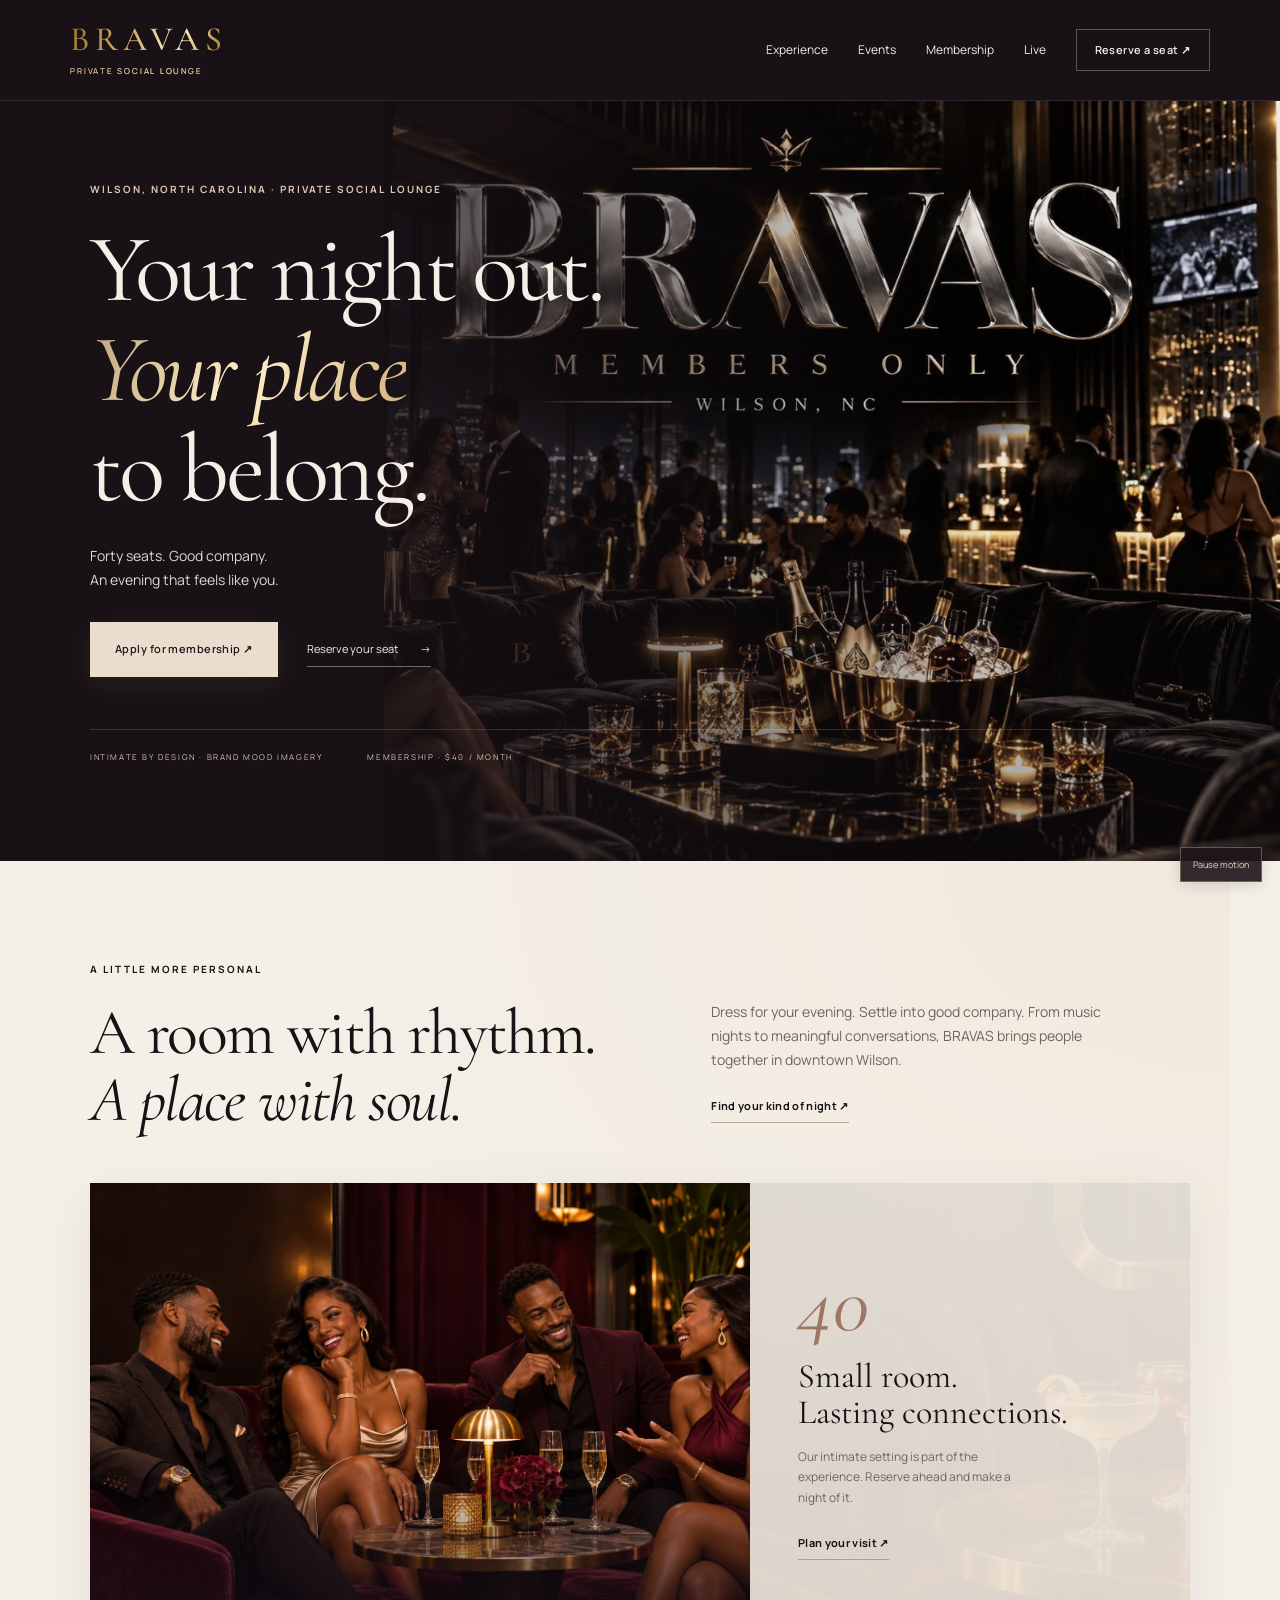
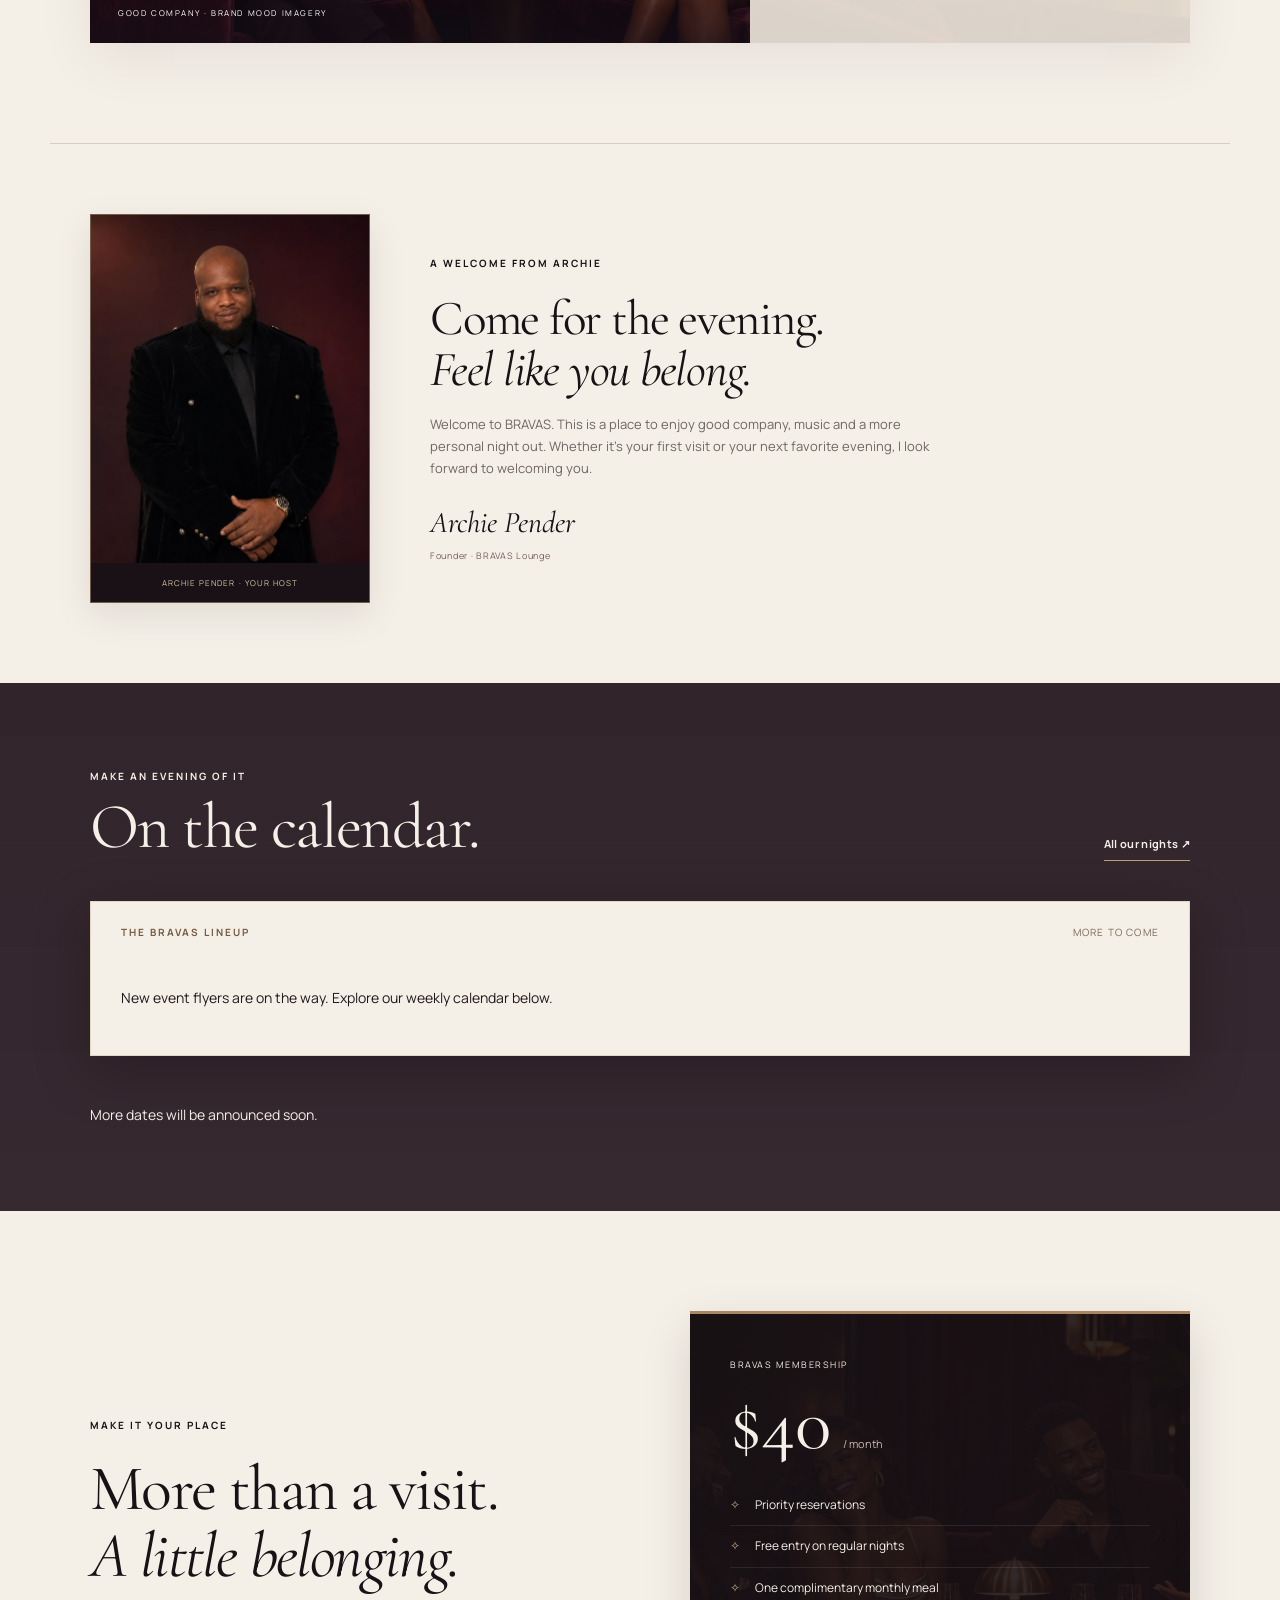
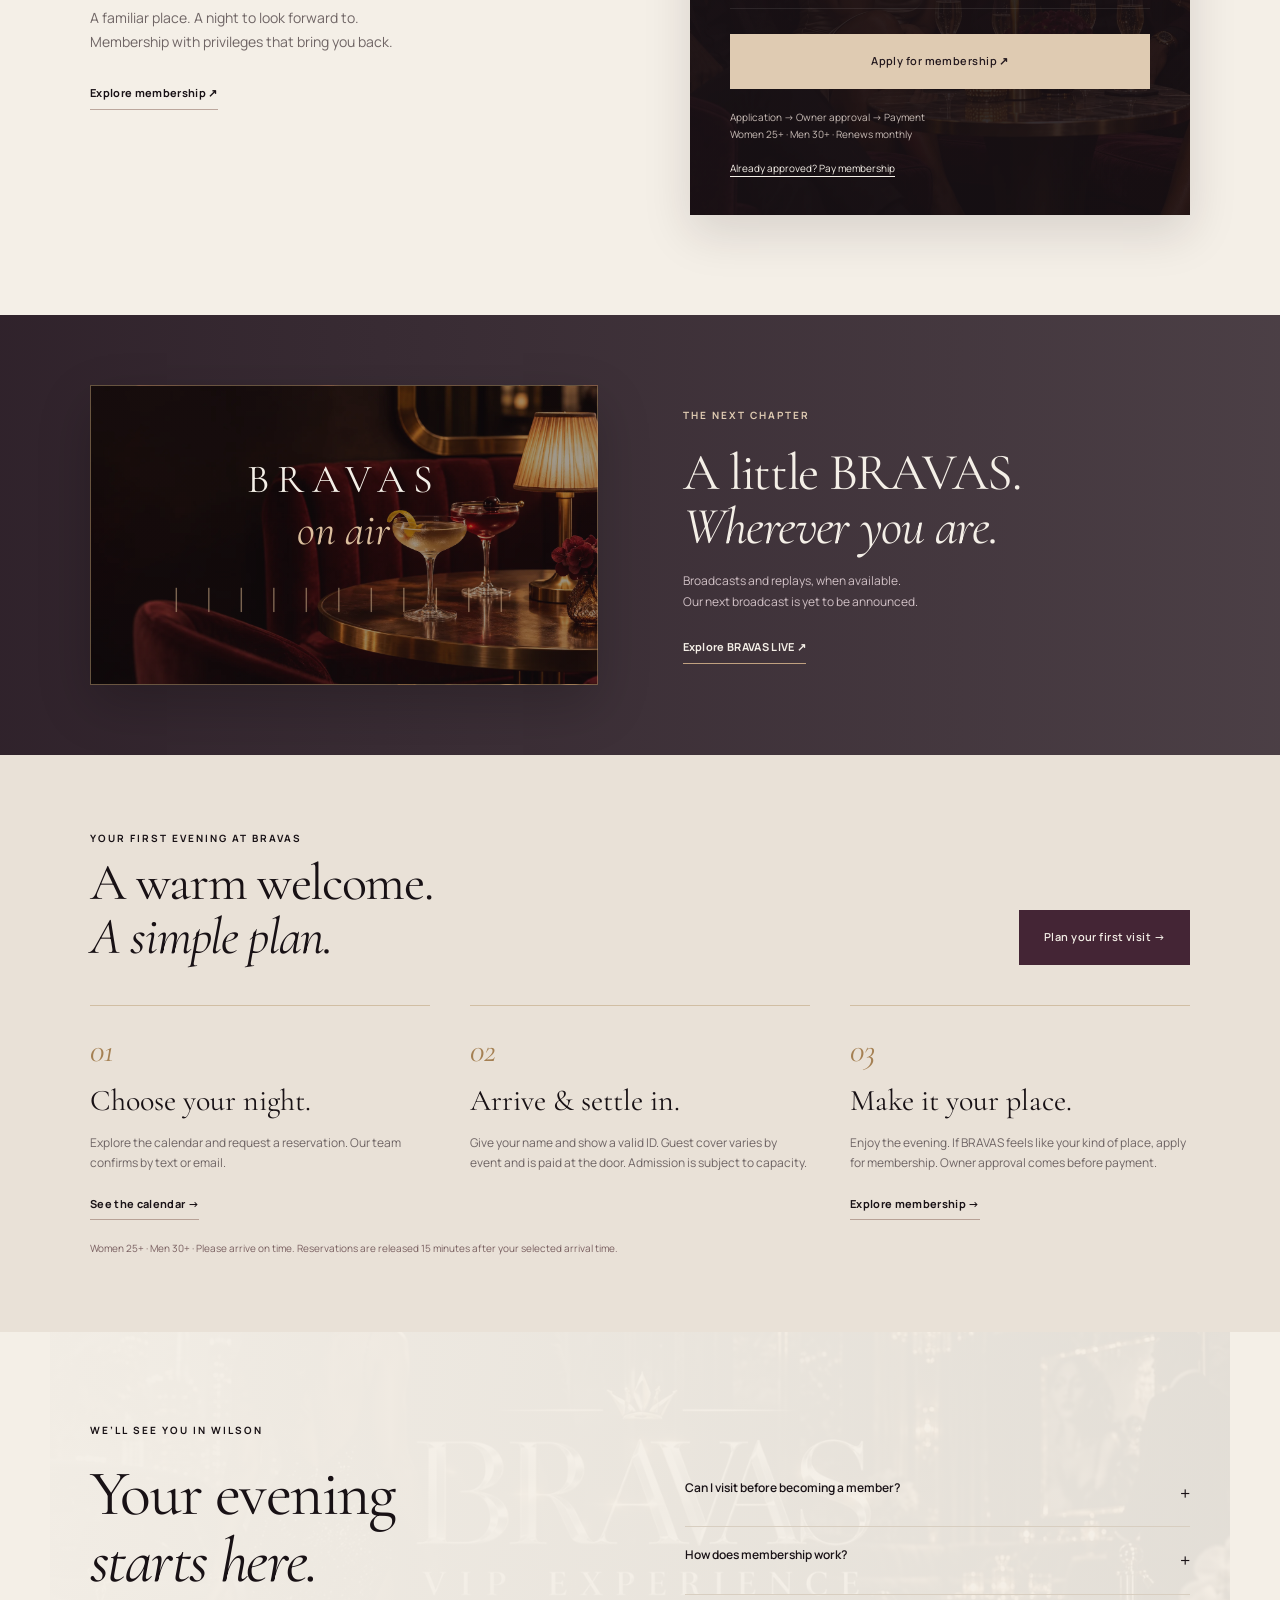
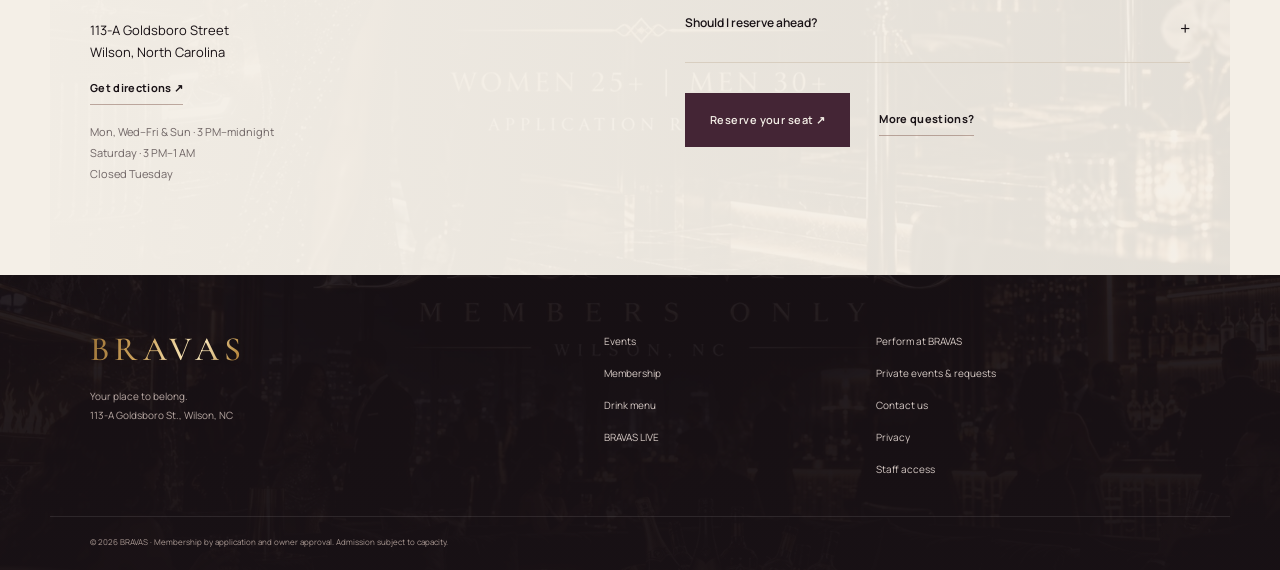
==== index.html @ a81f4ae2 "Add files via upload" ====
<!doctype html><html lang="en"><head><meta charset="utf-8"><meta name="viewport" content="width=device-width,initial-scale=1,viewport-fit=cover"><meta name="theme-color" content="#171014"><title>BRAVAS | Your Place to Belong · Wilson, NC</title><meta name="description" content="An intimate private social lounge in downtown Wilson, NC. Forty seats, music and membership with privileges. Apply for $40/month membership or reserve a visit."><link rel="canonical" href="https://bravasvip.com/"><meta property="og:title" content="BRAVAS | Your Place to Belong · Wilson, NC"><meta property="og:description" content="An intimate private social lounge in downtown Wilson, NC. Forty seats, music and membership with privileges. Apply for $40/month membership or reserve a visit."><meta property="og:type" content="website"><meta property="og:url" content="https://bravasvip.com/"><meta name="twitter:card" content="summary_large_image"><link rel="preconnect" href="https://fonts.googleapis.com"><link rel="preconnect" href="https://fonts.gstatic.com" crossorigin><link href="https://fonts.googleapis.com/css2?family=Cormorant+Garamond:ital,wght@0,400;0,500;0,600;1,400;1,500&family=Manrope:wght@400;500;600;700&display=swap" rel="stylesheet"><link rel="stylesheet" href="/assets/editorial.css"><link rel="stylesheet" href="/assets/visual.css"><link rel="preload" as="image" href="/assets/brand-room.webp" fetchpriority="high"><link rel="stylesheet" href="/assets/flyer-player.css"></head><body><a class="skip-link" href="#main-content">Skip to content</a><header class="mast"><a class="wordmark" href="/">BRAVAS<span>PRIVATE SOCIAL LOUNGE</span></a><button class="menu-button" aria-controls="navigation" aria-expanded="false">Menu</button><nav id="navigation"><a href="/#experience">Experience</a><a href="/events/">Events</a><a href="/membership/">Membership</a><a href="/live/">Live</a><a class="button small" href="https://tally.so/r/RWdAv4">Reserve a seat ↗</a></nav></header><main id="main-content"><section class="hero-editorial"><div class="hero-image"><img src="/assets/brand-room.webp" alt="Illustrative BRAVAS lounge atmosphere" width="1672" height="941" fetchpriority="high" decoding="async"></div><div class="hero-shade"></div><div class="wrap hero-content"><p class="eyebrow">WILSON, NORTH CAROLINA · PRIVATE SOCIAL LOUNGE</p><h1>Your night out.<br><em>Your place</em><br>to belong.</h1><p class="hero-sub">Forty seats. Good company.<br>An evening that feels like you.</p><div class="actions"><a class="button" href="https://tally.so/r/LZQBy1">Apply for membership ↗</a><a class="light-link" href="https://tally.so/r/RWdAv4">Reserve your seat <span>→</span></a></div><div class="hero-foot"><span>INTIMATE BY DESIGN · BRAND MOOD IMAGERY</span><span>MEMBERSHIP · $40 / MONTH</span></div></div></section>
<section class="intro wrap" id="experience"><p class="eyebrow">A LITTLE MORE PERSONAL</p><div class="intro-grid"><h2>A room with rhythm.<br><em>A place with soul.</em></h2><div><p>Dress for your evening. Settle into good company. From music nights to meaningful conversations, BRAVAS brings people together in downtown Wilson.</p><a class="textlink" href="/events/">Find your kind of night ↗</a></div></div><div class="experience-grid"><div class="atmosphere"><img src="/assets/social-mood-young.webp" alt="Illustrative evening of conversation and good company" width="1536" height="1024" loading="lazy" decoding="async"><span class="image-caption">GOOD COMPANY · BRAND MOOD IMAGERY</span></div><div class="experience-note"><span class="outline-number">40</span><h3>Small room.<br>Lasting connections.</h3><p>Our intimate setting is part of the experience. Reserve ahead and make a night of it.</p><a class="textlink" href="#first-visit">Plan your visit ↗</a></div></div></section>
<section class="owner-welcome wrap" id="welcome"><figure class="owner-portrait"><img src="/assets/archie-owner.webp" alt="Archie Pender, Founder of BRAVAS Lounge" width="1024" height="1280" loading="lazy" decoding="async"><figcaption>ARCHIE PENDER · YOUR HOST</figcaption></figure><div><p class="eyebrow">A WELCOME FROM ARCHIE</p><h2>Come for the evening.<br><em>Feel like you belong.</em></h2><p>Welcome to BRAVAS. This is a place to enjoy good company, music and a more personal night out. Whether it’s your first visit or your next favorite evening, I look forward to welcoming you.</p><div class="owner-signature">Archie Pender <span>Founder · BRAVAS Lounge</span></div></div></section><section class="events-section"><div class="wrap"><div class="section-head"><div><p class="eyebrow">MAKE AN EVENING OF IT</p><h2>On the calendar.</h2></div><a class="textlink" href="/events/">All our nights ↗</a></div><section id="event-player" data-flyer-player aria-label="Upcoming event flyers"><div class="flyer-fallback"><div id="featured-event" class="event-feature" data-event-end="2026-11-15T01:00:00-05:00"><a class="flyer" href="/assets/flyers/vip-saturday-2026-11-14.png" target="_blank" rel="noopener"><img src="/assets/flyers/vip-saturday-2026-11-14.png" alt="V.I.P. Saturday featuring DJ Ike and DJ Juice, November 14, 2026, 8 PM to 1 AM at BRAVAS Bar &amp; Lounge" width="1024" height="1280" loading="lazy"></a><div class="feature-copy"><p class="eyebrow">SATURDAY, NOVEMBER 14 · 8 PM–1 AM</p><h3>V.I.P.<br><em>Saturday.</em></h3><p>Two of the hottest DJs in NC, in one building.<br>Music by DJ Ike &amp; DJ Juice.</p><a class="button" href="https://tally.so/r/RWdAv4?date=2026-11-14">Reserve your evening ↗</a><p class="micro">Members free on regular nights. Guest cover applies.</p></div></div><article id="sunday-funday" class="event-feature" data-event-end="2026-11-15T22:00:00-05:00"><a class="flyer" href="/assets/flyers/sunday-funday-2026-11-15.png" target="_blank" rel="noopener"><img src="/assets/flyers/sunday-funday-2026-11-15.png" alt="Sunday Funday Brunch at BRAVAS, Sunday November 15, 2026, 3 PM–10 PM. DJ Juice and Overly Loaded food truck: loaded fries, wings and loaded eggs. 113-A Goldsboro St, Wilson NC 27893." width="1024" height="1280" loading="lazy" decoding="async"></a><div class="feature-copy"><p class="eyebrow">SUNDAY, NOVEMBER 15 · 3 PM–10 PM</p><h3>Sunday Funday<br><em>Brunch.</em></h3><p>Make Sunday a little more loaded. Overly Loaded food truck is on site with loaded fries, wings and loaded eggs. Music by DJ Juice.</p><a class="button" href="https://tally.so/r/RWdAv4?date=2026-11-15">Reserve for Sunday ↗</a><p class="micro">113-A Goldsboro St. · Wilson, NC<br>Event hours: 3 PM–10 PM.</p></div></article></div></section><div class="event-list" data-event-calendar data-calendar-mode="without-flyers"><article class="event-card" data-event-end="2026-11-19T00:00:00-05:00"><div class="date"><span>WEDNESDAY</span><strong>18</strong><span>NOVEMBER</span></div><div><h3>Spoken Word + Comedy</h3><p>Spoken word, 7–9 PM · Comedy, 10 PM–midnight.</p><a class="textlink" href="https://tally.so/r/RWdAv4?date=2026-11-18">Reserve your seat ↗</a></div></article></div></div></section>
<section class="membership-section wrap"><div class="member-story"><p class="eyebrow">MAKE IT YOUR PLACE</p><h2>More than a visit.<br><em>A little belonging.</em></h2><p>A familiar place. A night to look forward to. Membership with privileges that bring you back.</p><a class="textlink" href="/membership/">Explore membership ↗</a></div><div class="member-card"><div class="member-top"><span>BRAVAS MEMBERSHIP</span><div><strong>$40</strong><span>/ month</span></div></div><ul><li>Priority reservations</li><li>Free entry on regular nights</li><li>One complimentary monthly meal</li></ul><a class="button" href="https://tally.so/r/LZQBy1">Apply for membership ↗</a><p class="micro">Application → Owner approval → Payment<br>Women 25+ · Men 30+ · Renews monthly</p><a class="quiet-link" href="https://checkout.square.site/merchant/MLN1A7SC0FP9Q/checkout/RKS4SBXHUBCST4VH7SJJ4OM6?src=sheet" target="_blank" rel="noopener">Already approved? Pay membership</a></div></section>
<section class="live-strip"><div class="wrap live-grid"><div class="live-art" aria-hidden="true"><span>BRAVAS</span><em>on air</em><div class="sound-lines">│ │ │ │ │ │ │ │ │ │ │</div></div><div><p class="eyebrow">THE NEXT CHAPTER</p><h2>A little BRAVAS.<br><em>Wherever you are.</em></h2><p>Broadcasts and replays, when available.<br>Our next broadcast is yet to be announced.</p><a class="textlink" href="/live/">Explore BRAVAS LIVE ↗</a></div></div></section>
<section class="first-visit" id="first-visit"><div class="wrap"><div class="section-head"><div><p class="eyebrow">YOUR FIRST EVENING AT BRAVAS</p><h2>A warm welcome.<br><em>A simple plan.</em></h2></div><a class="button" href="https://tally.so/r/RWdAv4">Plan your first visit →</a></div><ol class="first-steps"><li><span>01</span><h3>Choose your night.</h3><p>Explore the calendar and request a reservation. Our team confirms by text or email.</p><a class="textlink" href="/events/">See the calendar →</a></li><li><span>02</span><h3>Arrive & settle in.</h3><p>Give your name and show a valid ID. Guest cover varies by event and is paid at the door. Admission is subject to capacity.</p></li><li><span>03</span><h3>Make it your place.</h3><p>Enjoy the evening. If BRAVAS feels like your kind of place, apply for membership. Owner approval comes before payment.</p><a class="textlink" href="/membership/">Explore membership →</a></li></ol><p class="first-fine">Women 25+ · Men 30+ · Please arrive on time. Reservations are released 15 minutes after your selected arrival time.</p></div></section><section class="visit wrap" id="visit"><div><p class="eyebrow">WE’LL SEE YOU IN WILSON</p><h2>Your evening<br><em>starts here.</em></h2><address>113-A Goldsboro Street<br>Wilson, North Carolina</address><a class="textlink" href="https://www.google.com/maps/search/?api=1&query=113-A+Goldsboro+Street+Wilson+NC" target="_blank" rel="noopener">Get directions ↗</a><p class="hours">Mon, Wed–Fri & Sun · 3 PM–midnight<br>Saturday · 3 PM–1 AM<br>Closed Tuesday</p></div><div class="visit-faq"><details><summary>Can I visit before becoming a member?</summary><p>Yes. Guests may reserve a visit and pay the event’s cover at the door. Admission depends on capacity.</p></details><details><summary>How does membership work?</summary><p>Apply online. An owner reviews your application. Once approved, pay $40 per month to activate membership. Women 25+, men 30+.</p></details><details><summary>Should I reserve ahead?</summary><p>Yes. With 40 seats, advance reservations receive priority. Your party’s reservation is subject to confirmation. Arrive on time; reservations are released 15 minutes after the selected arrival time.</p></details><div class="actions"><a class="button" href="https://tally.so/r/RWdAv4">Reserve your seat ↗</a><a class="textlink" href="/membership/#questions">More questions?</a></div></div></section></main><div class="mobile-actions"><a href="https://tally.so/r/LZQBy1">Apply</a><a href="https://tally.so/r/RWdAv4">Reserve a seat ↗</a></div><footer class="end"><div class="wrap footer-grid"><div><a class="wordmark" href="/">BRAVAS</a><p>Your place to belong.<br>113-A Goldsboro St., Wilson, NC</p></div><div><a href="/events/">Events</a><a href="/membership/">Membership</a><a href="/menu/">Drink menu</a><a href="/live/">BRAVAS LIVE</a></div><div><a href="https://tally.so/r/WJE5Re">Perform at BRAVAS</a><a href="https://tally.so/r/bZjxe6">Private events & requests</a><a href="mailto:info@bravasvip.com">Contact us</a><a href="/privacy/">Privacy</a><a href="/staff/" rel="nofollow">Staff access</a></div></div><div class="wrap legal">© 2026 BRAVAS · Membership by application and owner approval. Admission subject to capacity.</div></footer><script src="/assets/events-feed.js" defer></script><script src="/assets/motion.js" defer></script></body></html>
---- assets/editorial.css ----
:root{--ink:#181115;--paper:#f4efe7;--cream:#e5ddcf;--wine:#442535;--gold:#c4a57d;--line:#d8cec0;--muted:#6f6565}*{box-sizing:border-box}html{scroll-behavior:smooth;scroll-padding-top:90px}body{margin:0;color:var(--ink);background:var(--paper);font:14px/1.7 Manrope,Arial,sans-serif}a{color:inherit;text-decoration:none}img{display:block;max-width:100%}button{font:inherit}h1,h2,h3,p{margin:0}h1,h2,h3{font-family:'Cormorant Garamond',Georgia,serif;font-weight:400;line-height:1.04}h1{font-size:clamp(64px,7.5vw,112px);letter-spacing:-.035em}h2{font-size:clamp(42px,5vw,68px);letter-spacing:-.025em}h3{font-size:34px}h1 em,h2 em,h3 em{font-weight:400}p{margin-top:17px}a:focus-visible,button:focus-visible,summary:focus-visible{outline:3px solid #a57945;outline-offset:5px}.wrap{max-width:1180px;padding:0 40px;margin:auto}.eyebrow{font-size:10px;font-weight:700;letter-spacing:.2em;line-height:1.6;margin:0 0 23px}.mast{height:101px;display:flex;justify-content:space-between;align-items:center;padding:0 5.5%;color:var(--paper);background:var(--ink);border-bottom:1px solid #ffffff17}.wordmark{font:500 34px/1 'Cormorant Garamond',Georgia,serif;letter-spacing:.16em}.wordmark span{display:block;font:8px/1.5 Manrope,sans-serif;letter-spacing:.22em;margin-top:8px}.mast nav{display:flex;gap:30px;align-items:center;font-size:12px}.button{display:inline-flex;align-items:center;justify-content:center;gap:30px;background:var(--wine);color:var(--paper);padding:17px 24px;min-height:51px;font-size:11px;font-weight:600;letter-spacing:.04em;border:1px solid var(--wine);transition:background .2s}.button:hover{background:#62354b}.button.small{background:transparent;border-color:#b9a18a77;min-height:42px;padding:10px 18px}.actions{display:flex;align-items:center;gap:29px;margin-top:30px;flex-wrap:wrap}.textlink{display:inline-block;border-bottom:1px solid #8d6a5e88;padding:6px 0;font-size:11px;font-weight:700;letter-spacing:.03em}.light-link{font-size:11px;border-bottom:1px solid #f4efe766;padding:8px 0}.light-link span{margin-left:20px}.menu-button{display:none}.hero-editorial{position:relative;background:#181115;color:var(--paper);min-height:710px;overflow:hidden}.hero-image{position:absolute;inset:0 0 0 34%;background:url('/assets/brand-room.jpg') center/cover no-repeat}.hero-shade{position:absolute;inset:0;background:linear-gradient(90deg,#181115 0%,#181115ed 30%,#18111588 55%,#18111522 100%)}.hero-content{position:relative;padding-top:72px;padding-bottom:35px}.hero-content .eyebrow{color:#ddc7b2}.hero-content h1{max-width:650px}.hero-content h1 em{color:#ddc7b2}.hero-sub{font-size:14px;line-height:1.7;color:#e2d7d0;margin-top:25px}.hero-content .button{background:#e9ddcd;color:#21161b;border-color:#e9ddcd}.hero-content .button:hover{background:#fff}.hero-foot{margin-top:52px;border-top:1px solid #ffffff22;padding-top:20px;display:flex;gap:45px;font-size:8px;letter-spacing:.2em;color:#d7c1b1}.intro{padding-top:100px;padding-bottom:100px}.intro-grid{display:grid;grid-template-columns:1.1fr 1fr;gap:95px;align-items:start}.intro-grid>div p{margin-top:0;max-width:44ch;color:var(--muted)}.intro-grid .textlink{margin-top:20px}.experience-grid{display:grid;grid-template-columns:1.5fr 1fr;gap:0;margin-top:50px}.atmosphere{min-height:420px;background:linear-gradient(0deg,#15101599,transparent 50%),url('/assets/brand-detail.jpg') center/cover,#251b21;position:relative}.image-caption{position:absolute;bottom:24px;left:28px;color:white;font-size:9px;letter-spacing:.2em}.experience-note{background:#e9e1d7;padding:40px 48px;display:flex;flex-direction:column;justify-content:center}.outline-number{font:italic 82px/.95 'Cormorant Garamond',Georgia,serif;color:#9e7764;margin-bottom:15px}.experience-note p{font-size:12px;color:var(--muted);max-width:31ch}.experience-note .textlink{align-self:start;margin-top:20px}.events-section{padding:85px 0;background:#e9e2d8}.section-head{display:flex;align-items:end;justify-content:space-between;gap:25px;margin-bottom:40px}.section-head .eyebrow{margin-bottom:10px}.event-feature{display:grid;grid-template-columns:340px 1fr;background:var(--paper);gap:65px;padding:30px;margin-bottom:25px}.flyer{align-self:center}.flyer img{width:100%;height:auto;object-fit:contain}.feature-copy{align-self:center;padding:15px 20px 15px 0}.feature-copy h3{font-size:64px}.feature-copy .eyebrow{color:#795f60;margin-bottom:20px}.feature-copy p{color:var(--muted);font-size:13px}.feature-copy .button{margin-top:25px}.micro{font-size:10px!important;color:var(--muted);line-height:1.7}.event-list{display:grid;grid-template-columns:repeat(2,1fr);gap:30px}.event-card{display:grid;grid-template-columns:83px 1fr;gap:25px;padding:28px 0;border-top:1px solid #bfb1a1}.date{border-right:1px solid #bfb1a1;display:flex;flex-direction:column;justify-content:start}.date span{font-size:8px;letter-spacing:.1em}.date strong{font:52px/1.25 'Cormorant Garamond',Georgia,serif}.event-card h3{font-size:29px}.event-card p{font-size:11px;color:var(--muted);margin-top:9px}.event-card .textlink{margin-top:12px}.membership-section{padding-top:100px;padding-bottom:100px;display:grid;grid-template-columns:1fr 1fr;gap:100px;align-items:center}.member-story p:not(.eyebrow){max-width:36ch;color:var(--muted)}.member-story .textlink{margin-top:24px}.member-card{padding:37px 40px;background:var(--ink);color:var(--paper);border-top:3px solid #a98660}.member-top>span{font-size:9px;letter-spacing:.17em}.member-top>div{display:flex;align-items:baseline;gap:12px;margin:8px 0 18px}.member-top strong{font:76px/1.1 'Cormorant Garamond',Georgia,serif}.member-top div span{font-size:11px;color:#c9b6ad}.member-card ul{list-style:none;padding:0;margin:10px 0 25px}.member-card li{border-bottom:1px solid #ffffff16;padding:10px 0;font-size:12px}.member-card li:before{content:'✧';color:#cfb08d;margin-right:15px}.member-card .button{width:100%;background:#dfcbb2;color:#24191e;border-color:#dfcbb2}.member-card .micro{color:#c8bcb6;margin:20px 0 12px}.quiet-link{font-size:10px;text-decoration:underline;text-underline-offset:4px}.live-strip{background:#34202b;color:var(--paper);padding:70px 0}.live-grid{display:grid;grid-template-columns:1fr 1fr;gap:85px;align-items:center}.live-art{height:300px;border:1px solid #b79a7955;display:flex;flex-direction:column;align-items:center;justify-content:center;background:radial-gradient(ellipse,#68405244,transparent 70%)}.live-art>span{font:40px 'Cormorant Garamond',Georgia,serif;letter-spacing:.2em}.live-art>em{font:italic 44px 'Cormorant Garamond',Georgia,serif;color:#dbbf9e}.sound-lines{color:#c0a180;letter-spacing:8px;font-size:20px;opacity:.6;margin-top:25px}.live-grid h2{font-size:52px}.live-grid .eyebrow{color:#dfcbb2}.live-grid p:not(.eyebrow){font-size:12px;color:#d1c1c6}.live-grid .textlink{margin-top:20px;border-color:#c0a180}.visit{padding-top:90px;padding-bottom:90px;display:grid;grid-template-columns:1fr 1fr;gap:90px}.visit address{font-style:normal;margin:25px 0 10px;font-size:13px}.hours{color:var(--muted);font-size:11px;line-height:1.9}.visit-faq{align-self:center}details{border-bottom:1px solid var(--line);padding:18px 0}summary{cursor:pointer;font-size:12px;font-weight:600;list-style:none;display:flex;justify-content:space-between;gap:18px}summary:after{content:'+';font-size:18px;font-weight:400}details[open] summary:after{content:'−'}details p{font-size:12px;color:var(--muted);max-width:60ch}.end{background:#181115;color:#d5c9c4;padding:55px 0 22px}.footer-grid{display:grid;grid-template-columns:2fr 1fr 1.3fr;gap:30px}.footer-grid p{font-size:10px;line-height:1.9;color:#b7a7a2}.footer-grid>div:not(:first-child){display:flex;flex-direction:column;gap:9px;font-size:10px}.legal{border-top:1px solid #ffffff18;margin-top:35px;padding-top:18px;font-size:8px;color:#aa9993}.mobile-actions{display:none}[hidden]{display:none!important}.detail-page{padding-top:70px;padding-bottom:80px}.detail-page h1{font-size:85px}.deck{font-size:16px;color:var(--muted);max-width:55ch}.detail-benefits{display:grid;grid-template-columns:repeat(3,1fr);gap:30px;margin-top:55px}.detail-benefits article{padding:30px;background:#e9e1d7}.detail-benefits p{font-size:12px}.detail-block,#faq,#nights{padding:65px 0 0}.detail-page .event-list{margin-top:45px}.journey{display:grid;grid-template-columns:repeat(4,1fr);gap:30px;padding:30px 0 0 20px}.journey p{font-size:12px}.week{display:grid;grid-template-columns:repeat(3,1fr);gap:22px;margin-top:30px}.night{padding:25px;background:#e9e1d7}.day{font-size:9px;letter-spacing:.15em;margin-bottom:12px}.night-copy{font-size:12px;color:var(--muted)}.schedule{list-style:none;padding:0;font-size:11px}.schedule li{display:flex;justify-content:space-between;gap:10px;padding:5px 0}.price-chip{font-size:10px;margin:15px 0}.btn{display:inline-block;font-size:11px;border-bottom:1px solid #9b7762;padding:8px 0;margin-right:12px}.cta-row{display:flex;gap:12px;flex-wrap:wrap}.section-copy{color:var(--muted);margin-bottom:25px}.closed-note{font-size:11px}.archive{display:flex;gap:25px;flex-wrap:wrap;font-size:12px;margin-top:20px}.detail-page #faq h2{margin-bottom:25px}.fine{font-size:11px}
@media(min-width:1600px){.hero-image{background-position:center 40%}}@media(max-width:1000px){.mast{padding:0 30px}.mast nav{gap:18px}.intro-grid,.membership-section,.visit{gap:45px}.event-feature{gap:35px;grid-template-columns:300px 1fr}.live-grid{gap:40px}.experience-note{padding:30px}.week{grid-template-columns:repeat(2,1fr)}}@media(max-width:760px){.wrap{padding-left:23px;padding-right:23px}.mast{height:83px;padding:0 23px;position:relative;z-index:5}.wordmark{font-size:29px}.menu-button{display:block;color:#f4efe7;border:1px solid #ffffff44;padding:8px 13px;background:transparent;font-size:11px}.mast nav{display:none;position:absolute;left:0;right:0;top:83px;background:#21171d;padding:24px;flex-direction:column;align-items:stretch;border-bottom:1px solid #c4a57d55}.mast nav.open{display:flex}.mast nav a{padding:8px 0}.hero-editorial{min-height:710px}.hero-content{padding-top:62px;padding-bottom:35px}.hero-image{inset:0;background-position:65% center;opacity:.65}.hero-shade{background:linear-gradient(90deg,#181115ed,#18111566),linear-gradient(0deg,#181115,transparent 70%)}h1{font-size:76px}.hero-content .eyebrow{max-width:28ch;font-size:9px}.hero-sub{font-size:13px}.hero-content .actions{gap:23px}.hero-foot{gap:23px;font-size:7px;margin-top:45px;justify-content:space-between}.intro{padding-top:65px;padding-bottom:65px}.intro-grid{grid-template-columns:1fr;gap:23px}.intro-grid>div p{font-size:13px;max-width:45ch}.experience-grid{grid-template-columns:1fr;margin-top:35px}.atmosphere{min-height:300px}.experience-note{padding:30px}.experience-note h3 br{display:none}.outline-number{font-size:68px}.experience-note p{max-width:40ch}.events-section{padding:60px 0}.section-head{align-items:start}.section-head h2{font-size:43px}.section-head .textlink{font-size:10px;white-space:nowrap;margin-top:30px}.event-feature{grid-template-columns:1fr;padding:20px;gap:20px}.flyer{max-width:330px;margin:auto}.feature-copy{padding:10px 4px 12px}.feature-copy h3{font-size:58px}.feature-copy .eyebrow{font-size:8px}.event-list{grid-template-columns:1fr;gap:0}.event-card{padding:23px 0;grid-template-columns:75px 1fr;gap:20px}.membership-section{grid-template-columns:1fr;gap:35px;padding-top:65px;padding-bottom:65px}.member-card{padding:30px}.live-strip{padding:55px 0}.live-grid{grid-template-columns:1fr;gap:35px}.live-art{height:220px}.live-grid h2{font-size:46px}.visit{grid-template-columns:1fr;gap:35px;padding-top:65px;padding-bottom:65px}.footer-grid{grid-template-columns:1fr 1fr;gap:35px}.footer-grid>div:first-child{grid-column:1/-1}.end{padding-bottom:80px}.mobile-actions{display:flex;position:fixed;bottom:0;left:0;right:0;background:#181115f5;color:var(--paper);z-index:10;padding:10px 16px;padding-bottom:max(10px,env(safe-area-inset-bottom));gap:10px;border-top:1px solid #c4a57d55}.mobile-actions a{flex:1;text-align:center;padding:10px;font-size:11px;border:1px solid #c4a57d55}.mobile-actions a:last-child{background:#dfcbb2;color:#21161b}.detail-page h1{font-size:66px}.detail-page{padding-top:50px}.detail-benefits,.journey,.week{grid-template-columns:1fr}.detail-benefits{gap:15px}.journey{gap:20px}.detail-block h2{font-size:40px}}@media(max-width:360px){h1{font-size:65px}.hero-content .actions{gap:16px}.button{padding:15px 17px}.hero-foot{letter-spacing:.12em}}@media(prefers-reduced-motion:reduce){html{scroll-behavior:auto}*{transition:none!important}}
---- assets/visual.css ----
/* Shared atmosphere and restrained motion across the public experience. */
.wordmark{position:relative;display:inline-block;color:#dec398;background:linear-gradient(110deg,#9a7135 0%,#d0a55d 15%,#fff0c6 29%,#b98a40 40%,#e9c675 52%,#fff9e3 57%,#bb8d43 64%,#e9cd8d 82%,#9c7337 100%);background-size:240% auto;-webkit-background-clip:text;background-clip:text;-webkit-text-fill-color:transparent;text-shadow:0 1px 14px #e7c98712;animation:gold-sweep 9s ease-in-out infinite}.wordmark span{-webkit-text-fill-color:#d4c1a5;color:#d4c1a5;text-shadow:none}.wordmark:after{content:'✦';position:absolute;right:1px;top:1px;font:12px Georgia,serif;-webkit-text-fill-color:#fff5d7;color:#fff5d7;filter:drop-shadow(0 0 5px #f7d47b);opacity:0;animation:gold-glint 9s ease-in-out infinite}.wordmark:hover{animation-duration:4s}@keyframes gold-sweep{0%,35%{background-position:100% center}65%,100%{background-position:0% center}}@keyframes gold-glint{0%,42%,58%,100%{opacity:0;transform:scale(.4) rotate(0deg)}48%,52%{opacity:.95;transform:scale(1) rotate(45deg)}}
.hero-editorial{min-height:760px}.hero-image{background:none!important;inset:0 0 0 30%;overflow:hidden}.hero-image img{width:100%;height:100%;object-fit:cover;object-position:60% center;opacity:0;transition:opacity .7s ease;animation:room-drift 24s ease-in-out infinite alternate;position:absolute;inset:0}.hero-image img.ready{opacity:1}.hero-shade{background:linear-gradient(90deg,#181115 0%,#181115e6 25%,#18111577 49%,#18111512 78%),linear-gradient(0deg,#18111566,transparent 45%)}.hero-content{padding-top:80px;padding-bottom:35px}.hero-content h1 em{background:linear-gradient(115deg,#bda077,#fff0c9,#d1ae79);-webkit-background-clip:text;background-clip:text;color:transparent}.hero-content .button{box-shadow:0 7px 30px #e3c38c17}.button{transition:background .25s,transform .25s,box-shadow .25s}.button:hover{transform:translateY(-3px);box-shadow:0 10px 24px #1a101c25}.textlink{transition:color .2s,letter-spacing .2s}.textlink:hover{color:#966b37;letter-spacing:.07em}@keyframes room-drift{from{transform:scale(1.01)}to{transform:scale(1.055)}}
.atmosphere{position:relative;overflow:hidden;background:#30212a;min-height:460px}.atmosphere img{width:100%;height:100%;object-fit:cover;position:absolute;inset:0;transition:transform 1.2s}.atmosphere:hover img{transform:scale(1.035)}.atmosphere:after{content:'';position:absolute;inset:0;background:linear-gradient(0deg,#160e18c9,transparent 45%);pointer-events:none}.image-caption{z-index:1;font-size:8px}.experience-note{background:linear-gradient(#f4efe7e8,#e9e1d7ef),url('/assets/cocktail-mood.webp') center/cover}.experience-grid{box-shadow:0 15px 55px #2b102b12}.intro{background-image:radial-gradient(ellipse at top right,#ceaf7a18,transparent 55%)}
.events-section{position:relative;background:linear-gradient(#24151eed,#24151ee8),url('/assets/cocktail-mood.webp') center/cover fixed;color:#f4efe7}.events-section .section-head .textlink{border-color:#bda077}.event-feature{background:linear-gradient(110deg,#f4efe7ff,#f4efe7eb),url('/assets/cocktail-mood.webp') right center/cover;color:#181115;box-shadow:0 15px 55px #08050844}.event-feature img{box-shadow:0 8px 28px #18111524}.events-section .event-card{border-color:#bda07766}.events-section .event-card p{color:#d0bfc3}.events-section .date{border-color:#bda07766}.events-section .date span{color:#dac39f}.event-card{transition:transform .3s}.event-card:hover{transform:translateY(-4px)}
.membership-section{position:relative}.member-card{background:linear-gradient(120deg,#181115f5,#181115d9),url('/assets/social-mood-young.webp') center/cover;box-shadow:0 18px 45px #24131d22}.live-strip{background:linear-gradient(90deg,#21131ded,#21131dcc),url('/assets/cocktail-mood.webp') center/cover fixed}.live-art{background:linear-gradient(#18111566,#18111577),url('/assets/cocktail-mood.webp') center/cover;border-color:#c9aa7d77;box-shadow:0 20px 50px #0003}.sound-lines{animation:sound-breathe 5s ease-in-out infinite;transform-origin:center;letter-spacing:8px}@keyframes sound-breathe{0%,100%{opacity:.4;transform:scaleY(.7)}50%{opacity:.8;transform:scaleY(1)}}
.visit{background:linear-gradient(90deg,#f4efe7fc,#f4efe7ed),url('/assets/brand-detail.webp') center/cover}.page-mood{position:relative;min-height:340px;padding:80px 0 60px;color:#f4efe7;background:linear-gradient(90deg,#181115e8,#18111566),url('/assets/social-mood-young.webp') center 42%/cover}.page-mood h1,.page-mood h2{max-width:750px;font-size:clamp(54px,6vw,85px);color:#f4efe7}.page-mood p:not(.eyebrow){max-width:42ch;font-size:13px;color:#e7d9d2}.page-mood .eyebrow{color:#dfc69e}.mood-menu,.mood-live,.mood-events{background-image:linear-gradient(90deg,#181115e8,#18111577),url('/assets/cocktail-mood.webp')}.mood-privacy{min-height:240px;padding:55px 0;background-image:linear-gradient(90deg,#181115ed,#181115aa),url('/assets/brand-detail.webp')}.mood-credit{position:absolute;bottom:17px;right:24px;font-size:7px;letter-spacing:.16em;color:#e4d1b9}.detail-benefits article,.night{box-shadow:0 6px 20px #1e0e1b08;border-top:1px solid #b8a17e66}.detail-page>.event-list{margin-bottom:35px}.utility-page section{padding:35px 0;border-bottom:1px solid #d8cec0}.utility-page h2{font-size:44px;margin-bottom:15px}.utility-page h3{margin:25px 0 12px}.utility-page p,.utility-page li{color:#6f6565}.utility-page a:not(.button):not(.btn){text-decoration:underline;text-underline-offset:4px}.menu-list{list-style:none;padding:0;display:grid;grid-template-columns:1fr 1fr;gap:0 55px}.menu-list li{padding:20px 0;border-bottom:1px solid #d8cec0}.menu-list .row{display:flex;justify-content:space-between;gap:20px;color:#23191e}.menu-list .name{font:27px 'Cormorant Garamond',Georgia,serif}.menu-list .cost{font-size:13px}.menu-list .note{font-size:12px;color:#795f60;margin:8px 0}.menu-list .what{font-size:11px;color:#6f6565}.menu-note{padding:20px;background:#e9e1d7;margin-bottom:15px}.muted{color:#6f6565}.utility-page .player-shell{aspect-ratio:16/9;background:linear-gradient(#181115b8,#181115c9),url('/assets/cocktail-mood.webp') center/cover;color:#f4efe7;display:grid;place-items:center;text-align:center;padding:30px;position:relative}.utility-page .player-shell h2,.utility-page .player-shell p{color:#f4efe7}.player-shell iframe{position:absolute;inset:0;width:100%;height:100%;border:0}.status-pill{border:1px solid #bda077;padding:5px 12px;font-size:10px;letter-spacing:.15em}.utility-page .btn{background:#442535;color:#f4efe7;border:0;padding:13px 19px;text-decoration:none!important}.live-page .cta-row{margin-top:20px}.end{background:linear-gradient(#181115ee,#181115f9),url('/assets/brand-room.webp') center/cover}
.motion-enabled [data-reveal]{opacity:0;transform:translateY(18px);transition:opacity .7s ease,transform .7s ease}.motion-enabled [data-reveal].in-view{opacity:1;transform:none}.motion-toggle{position:fixed;bottom:18px;right:18px;z-index:15;background:#21161be8;color:#e7d5bc;border:1px solid #bda07777;font-size:9px;padding:9px 12px;cursor:pointer;box-shadow:0 3px 15px #0002}.motion-paused *{animation-play-state:paused!important}.motion-paused [data-reveal]{opacity:1!important;transform:none!important;transition:none!important}
@media(max-width:760px){.hero-editorial{min-height:720px}.hero-image{inset:0 0 0 0}.hero-image img{object-position:64% center}.hero-shade{background:linear-gradient(90deg,#181115f2,#18111577 70%),linear-gradient(0deg,#181115f5,transparent 65%)}.hero-content{padding-top:60px}.hero-foot{font-size:6px;gap:14px}.atmosphere{min-height:310px}.events-section,.live-strip{background-attachment:scroll}.page-mood{min-height:280px;padding:65px 0 50px}.page-mood h1,.page-mood h2{font-size:54px}.menu-list{grid-template-columns:1fr}.motion-toggle{bottom:78px;right:12px;padding:7px 10px}.utility-page .player-shell{aspect-ratio:4/3}.mood-credit{font-size:6px}.live-grid h2{font-size:43px}}@media(prefers-reduced-motion:reduce){*{animation:none!important;transition:none!important;scroll-behavior:auto!important}.motion-enabled [data-reveal]{opacity:1;transform:none}.motion-toggle{display:none}}
.menu-page .member-band{display:flex;justify-content:space-between;align-items:center;gap:25px;background:#e9e1d7;padding:24px 28px;margin-bottom:45px}.menu-page .mb-big{display:block;font:29px 'Cormorant Garamond',Georgia,serif}.menu-page .mb-small{display:block;font-size:10px;margin-top:6px;color:#795f60}.menu-page .ark{padding:30px;background:linear-gradient(110deg,#24151ef2,#24151ed9),url('/assets/cocktail-mood.webp') center/cover;color:#f4efe7;margin:25px 0 50px}.menu-page .ark-head{display:flex;justify-content:space-between;align-items:start;gap:20px}.menu-page .ark h3{margin:0;font-size:40px}.menu-page .ark p{color:#ddcbbf;font-size:12px}.menu-page .ark-tag{font-size:10px;border:1px solid #bda07788;padding:5px 10px}.menu-page .ark-options{display:grid;grid-template-columns:1fr 1fr;gap:30px;margin-top:25px}.menu-page .ark-opt{border-top:1px solid #bda07766;padding-top:16px}.menu-page .ark-price{font:42px 'Cormorant Garamond',Georgia,serif}.menu-page .gold-rule{width:40px;height:1px;background:#aa8659;margin:35px 0 20px}.privacy-page h2{font-size:32px;margin-top:25px}.privacy-page p{max-width:80ch}.privacy-page ul{padding-left:20px}@media(max-width:760px){.menu-page .member-band{flex-direction:column;align-items:start;padding:22px}.menu-page .ark{padding:24px}.menu-page .ark-options{grid-template-columns:1fr;gap:20px}}
.owner-welcome{display:grid;grid-template-columns:180px 1fr;gap:65px;padding-top:70px;padding-bottom:80px;align-items:center;border-top:1px solid #d8cec0}.owner-seal{height:180px;border:1px solid #bda07788;display:flex;flex-direction:column;align-items:center;justify-content:center;background:radial-gradient(ellipse,#e8d9c1,#f4efe7)}.owner-seal>span{font:74px 'Cormorant Garamond',Georgia,serif;color:#8c6739}.owner-seal small{font-size:8px;letter-spacing:.2em;color:#795f60}.owner-welcome h2{font-size:49px}.owner-welcome>div>p:not(.eyebrow){max-width:65ch;font-size:13px;color:#6f6565}.owner-signature{font:italic 30px 'Cormorant Garamond',Georgia,serif;margin-top:25px}.owner-signature span{display:block;font:9px Manrope,Arial,sans-serif;margin-top:8px;letter-spacing:.08em;color:#795f60}.first-visit{padding:75px 0;background:#e9e1d7}.first-visit h2{font-size:52px}.first-steps{list-style:none;padding:0;margin:40px 0 20px;display:grid;grid-template-columns:repeat(3,1fr);gap:40px}.first-steps li{border-top:1px solid #bda07788;padding-top:25px}.first-steps li>span{font:italic 33px 'Cormorant Garamond',Georgia,serif;color:#a58053}.first-steps h3{font-size:30px;margin-top:15px}.first-steps p{font-size:12px;color:#6f6565}.first-steps .textlink{margin-top:15px}.first-fine{font-size:10px;color:#795f60;max-width:90ch}.skip-link{position:absolute;top:0;left:20px;transform:translateY(-130%);z-index:50;background:#f4efe7;color:#181115;padding:12px 20px}.skip-link:focus{transform:none}html{scroll-padding-top:24px}.button,.menu-button,summary,.mobile-actions a{touch-action:manipulation}img{height:auto}.hero-image img,.atmosphere img{height:100%}.footer-grid a{padding:3px 0}
@media(max-width:760px){body{padding-bottom:75px;overflow-wrap:break-word}.wrap{padding-left:22px;padding-right:22px}.mast{padding-left:22px;padding-right:22px}.mast nav{max-height:calc(100dvh - 85px);overflow-y:auto}.mast nav a{min-height:44px;display:flex;align-items:center}.mast nav .button{justify-content:center}.menu-button{min-width:60px;min-height:44px}.button{min-height:48px;font-size:12px}.light-link,.textlink{font-size:12px;min-height:40px;display:inline-flex;align-items:center}.hero-editorial{min-height:700px}.hero-content{padding-top:45px}.hero-content h1{font-size:clamp(58px,17vw,76px);line-height:1.02}.hero-sub{font-size:15px}.hero-content .actions{display:grid;grid-template-columns:1fr;gap:10px;max-width:320px}.hero-content .light-link{justify-content:center}.hero-foot{font-size:7px;flex-wrap:wrap;line-height:1.8;margin-top:28px}.intro-grid>div p,.experience-note p,.feature-copy p,.member-story p,.live-grid p:not(.eyebrow),.visit address,.hours,.first-steps p,.owner-welcome>div>p:not(.eyebrow),details p,.utility-page p,.menu-list .note{font-size:14px;line-height:1.8}.event-card p,.schedule,.price-chip,.menu-list .what{font-size:12px;line-height:1.7}.owner-welcome{grid-template-columns:1fr;gap:25px;padding-top:45px;padding-bottom:55px}.owner-seal{width:100px;height:100px}.owner-seal>span{font-size:45px}.owner-seal small{font-size:7px}.owner-welcome h2{font-size:43px}.owner-signature{font-size:30px}.first-visit{padding:55px 0}.first-visit .section-head{display:block}.first-visit .section-head>.button{margin-top:25px}.first-visit h2{font-size:43px}.first-steps{grid-template-columns:1fr;gap:25px;margin-top:25px}.first-steps li{padding-top:20px}.first-fine{font-size:12px;line-height:1.8}.member-card .micro,.micro,.quiet-link{font-size:12px!important}.quiet-link{display:inline-block;padding:8px 0}.member-card li{font-size:14px}.event-feature{padding:18px}.feature-copy h3{font-size:clamp(38px,11vw,56px);overflow-wrap:normal}.feature-copy .eyebrow{font-size:10px}.date span{font-size:9px}.event-card h3{font-size:29px}.section-head{flex-wrap:wrap}.section-head .textlink{margin-top:0}.live-art{height:220px}.utility-page .player-shell h2{font-size:34px}.utility-page .player-shell{padding:22px}.footer-grid>div:not(:first-child){font-size:12px;gap:4px}.footer-grid a{min-height:38px;display:flex;align-items:center}.footer-grid p,.legal{font-size:11px}.mobile-actions{min-height:65px;padding-left:12px;padding-right:12px;backdrop-filter:blur(12px)}.mobile-actions a{min-height:44px;font-size:13px;display:flex;align-items:center;justify-content:center}.motion-toggle{bottom:calc(83px + env(safe-area-inset-bottom));min-height:36px;font-size:10px}.end{padding-bottom:24px}.detail-page h1{font-size:clamp(50px,15vw,66px)}.utility-page{padding-top:35px}.menu-page .ark-head{flex-wrap:wrap}.menu-page .ark-options{gap:18px}summary{font-size:14px;min-height:44px;align-items:center}.visit-faq .actions{gap:18px}.first-steps li,.detail-benefits article,.night{min-width:0}}@media(max-width:380px){.hero-content h1{font-size:61px}.hero-content .eyebrow{font-size:8px}.event-card{grid-template-columns:66px minmax(0,1fr);gap:15px}.date strong{font-size:46px}.date span{font-size:8px}.member-card{padding:24px}.footer-grid{gap:20px}.page-mood h1,.page-mood h2{font-size:47px}.experience-note{padding:25px}.sound-lines{letter-spacing:5px}}

@media(max-width:760px){.atmosphere{min-height:0;aspect-ratio:1672/941}.atmosphere img{object-fit:contain}.image-caption{font-size:6px;left:15px;bottom:13px}}

.owner-welcome{grid-template-columns:280px minmax(0,1fr);gap:60px}.owner-portrait{margin:0;background:#191116;border:1px solid #bda07788;box-shadow:0 12px 35px #24151e18}.owner-portrait img{display:block;width:100%;height:auto;aspect-ratio:4/5;object-fit:contain}.owner-portrait figcaption{font-size:8px;letter-spacing:.13em;color:#d9c3a3;padding:13px 15px;text-align:center}@media(max-width:760px){.owner-welcome{grid-template-columns:1fr;gap:30px}.owner-portrait{width:min(100%,300px);margin:0 auto}.owner-portrait figcaption{font-size:9px}.owner-welcome h2{font-size:43px}}
---- assets/flyer-player.css ----
/* Scoped event player; all existing site styles remain intact. */
.flyer-player-shell{background:#f4efe7;color:#21181e;box-shadow:0 15px 55px #08050844;margin-bottom:30px;border:1px solid #bda07755}
.flyer-player-top{display:flex;justify-content:space-between;align-items:center;gap:16px;padding:22px 30px 0}.flyer-player-top .eyebrow{margin:0;color:#765c42;font-size:10px}.player-status{font-size:10px;letter-spacing:.12em;color:#796857;white-space:nowrap}
.flyer-stage{min-width:0}.flyer-stage .event-feature{margin:0;box-shadow:none;background:transparent;gap:48px;grid-template-columns:minmax(230px,340px) minmax(0,1fr);padding:24px 30px}.flyer-slide{animation:flyer-fade .45s ease both}.flyer-stage .flyer{width:100%;align-self:center}.flyer-stage .flyer img{display:block;width:100%;height:auto;aspect-ratio:4/5;object-fit:contain;background:#171014;box-shadow:0 8px 28px #18111524}.flyer-stage .feature-copy h3{font-size:clamp(34px,4.4vw,58px);line-height:1.02;margin:16px 0 20px;overflow-wrap:anywhere}.flyer-stage .feature-copy{min-width:0;padding:8px 8px 8px 0}.flyer-stage .feature-copy>p:not(.eyebrow):not(.micro){font-size:14px;line-height:1.8;color:#665b60}.flyer-stage .feature-copy .eyebrow{color:#765c42;line-height:1.8;font-size:10px}.flyer-stage .micro{margin:16px 0 0;font-size:10px;line-height:1.6;color:#73686c}.flyer-facts{display:grid;grid-template-columns:60px 1fr;gap:7px 12px;margin:20px 0 24px;font-size:12px;line-height:1.5}.flyer-facts dt{font-weight:700;color:#705a43}.flyer-facts dd{margin:0;color:#51454c}
.flyer-controls{display:flex;align-items:center;gap:10px;flex-wrap:wrap;padding:18px 30px;border-top:1px solid #bda07755}.flyer-controls button{font:inherit;color:#3f2736;border:1px solid #ad978b;background:transparent;cursor:pointer;min-height:44px}.flyer-controls .player-arrow{width:44px;font-size:21px}.flyer-controls .player-toggle{padding:0 18px;min-width:106px;font-size:11px;font-weight:700;letter-spacing:.05em}.flyer-controls button:hover{background:#e8ded1}.flyer-controls button:focus-visible,.flyer-stage a:focus-visible{outline:3px solid #80532b;outline-offset:4px}.flyer-dots{display:flex;gap:7px;margin-left:auto;flex-wrap:wrap}.flyer-controls .flyer-dot{width:44px;min-width:44px;border:0;position:relative}.flyer-dot::after{content:'';display:block;width:8px;height:8px;border-radius:50%;background:#b8a797;margin:auto}.flyer-dot[aria-pressed=true]::after{background:#482b3d;width:22px;border-radius:6px}.flyer-empty{padding:45px 30px;margin:0}.player-sr{position:absolute;width:1px;height:1px;overflow:hidden;clip-path:inset(50%);white-space:nowrap}.calendar-flyer-link{margin-left:18px}.calendar-event .calendar-time{font-weight:700;font-size:11px;margin:8px 0}.flyer-fallback{margin-bottom:25px}
@keyframes flyer-fade{from{opacity:.2;transform:translateY(5px)}to{opacity:1;transform:none}}
@media(max-width:900px){.flyer-stage .event-feature{gap:28px;grid-template-columns:minmax(200px,280px) minmax(0,1fr)}}
@media(max-width:760px){.flyer-player-top{padding:18px 20px 0;gap:8px}.flyer-player-top .eyebrow,.player-status{font-size:9px;letter-spacing:.08em}.flyer-stage .event-feature{grid-template-columns:1fr;padding:20px;gap:20px}.flyer-stage .flyer{max-width:330px;margin:0 auto}.flyer-stage .feature-copy{padding:0 3px 6px}.flyer-stage .feature-copy h3{font-size:42px;line-height:1.06;margin:12px 0 16px}.flyer-controls{padding:14px 20px;gap:8px}.flyer-dots{gap:0}.flyer-controls .flyer-dot{width:38px;min-width:38px}.flyer-stage .feature-copy .eyebrow{font-size:10px}.calendar-flyer-link{display:block;width:max-content;margin-left:0;margin-top:12px}}
@media(prefers-reduced-motion:reduce){.flyer-slide{animation:none}}
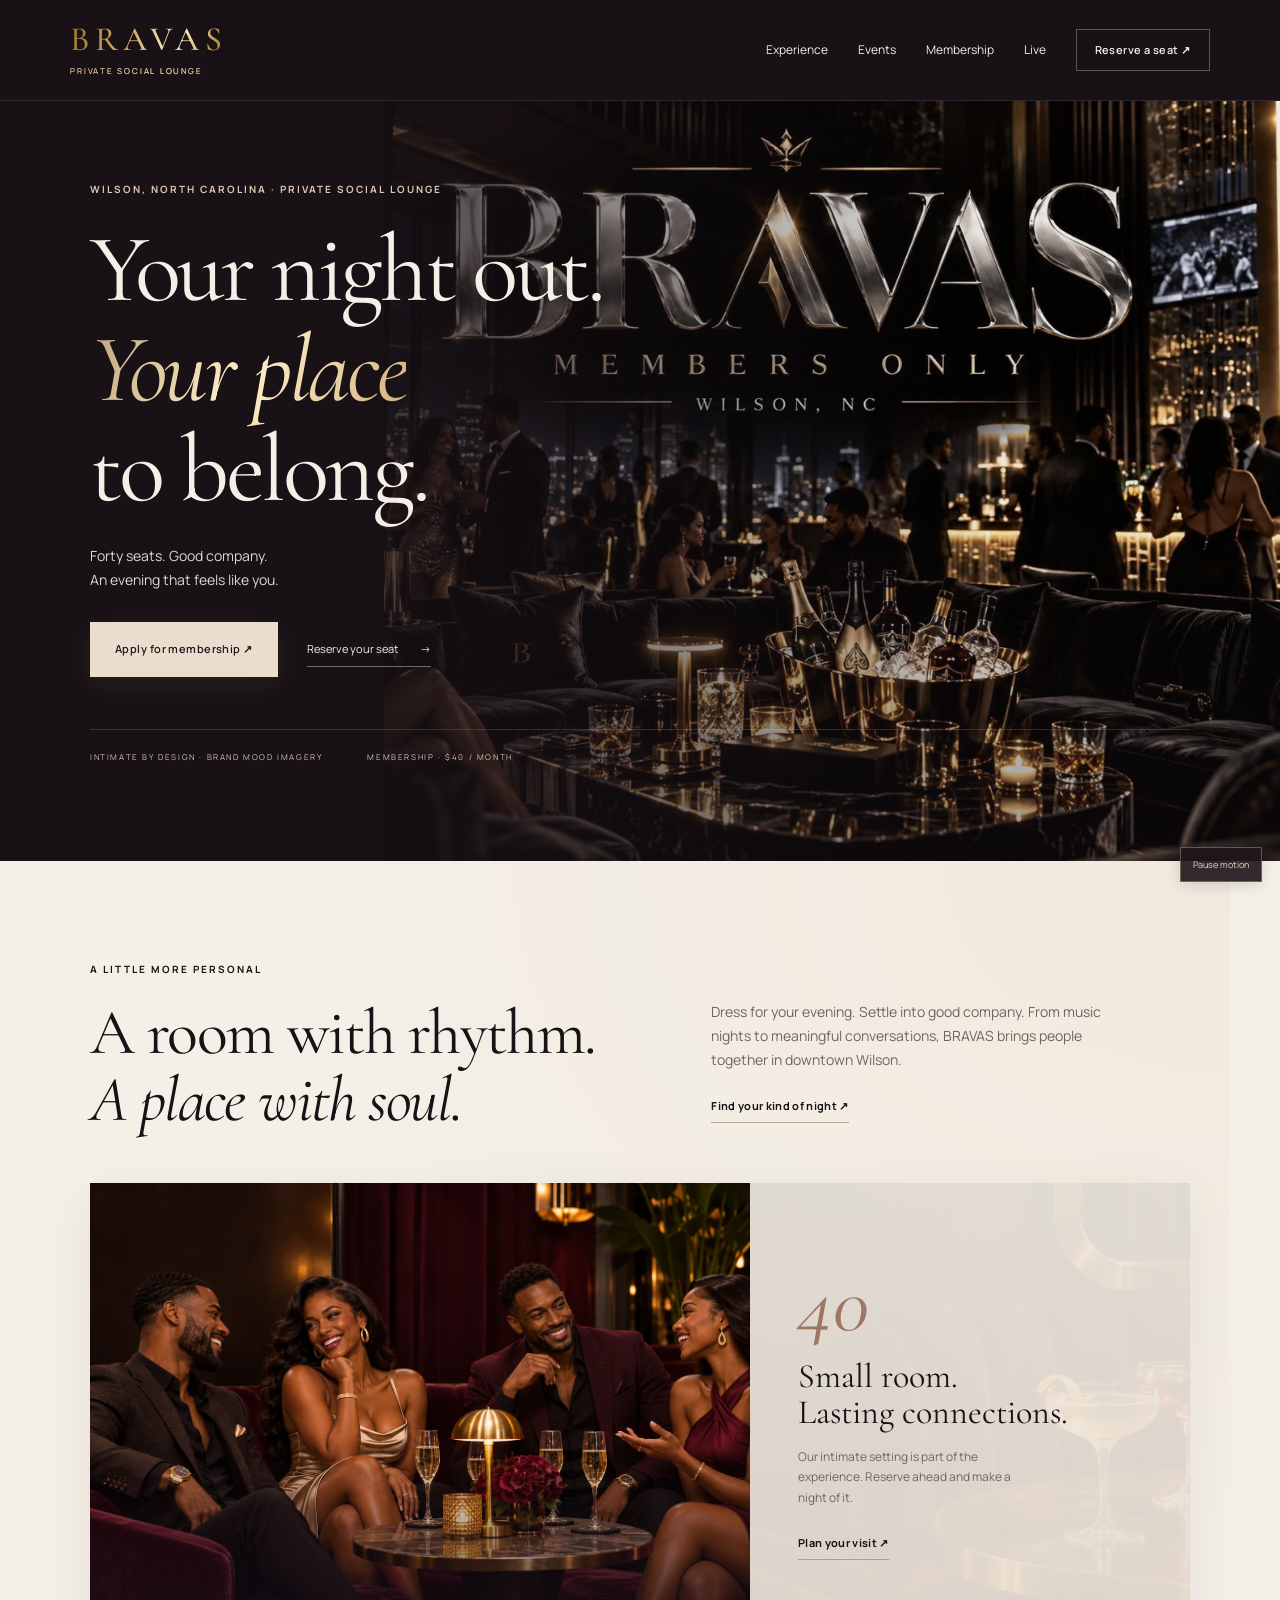
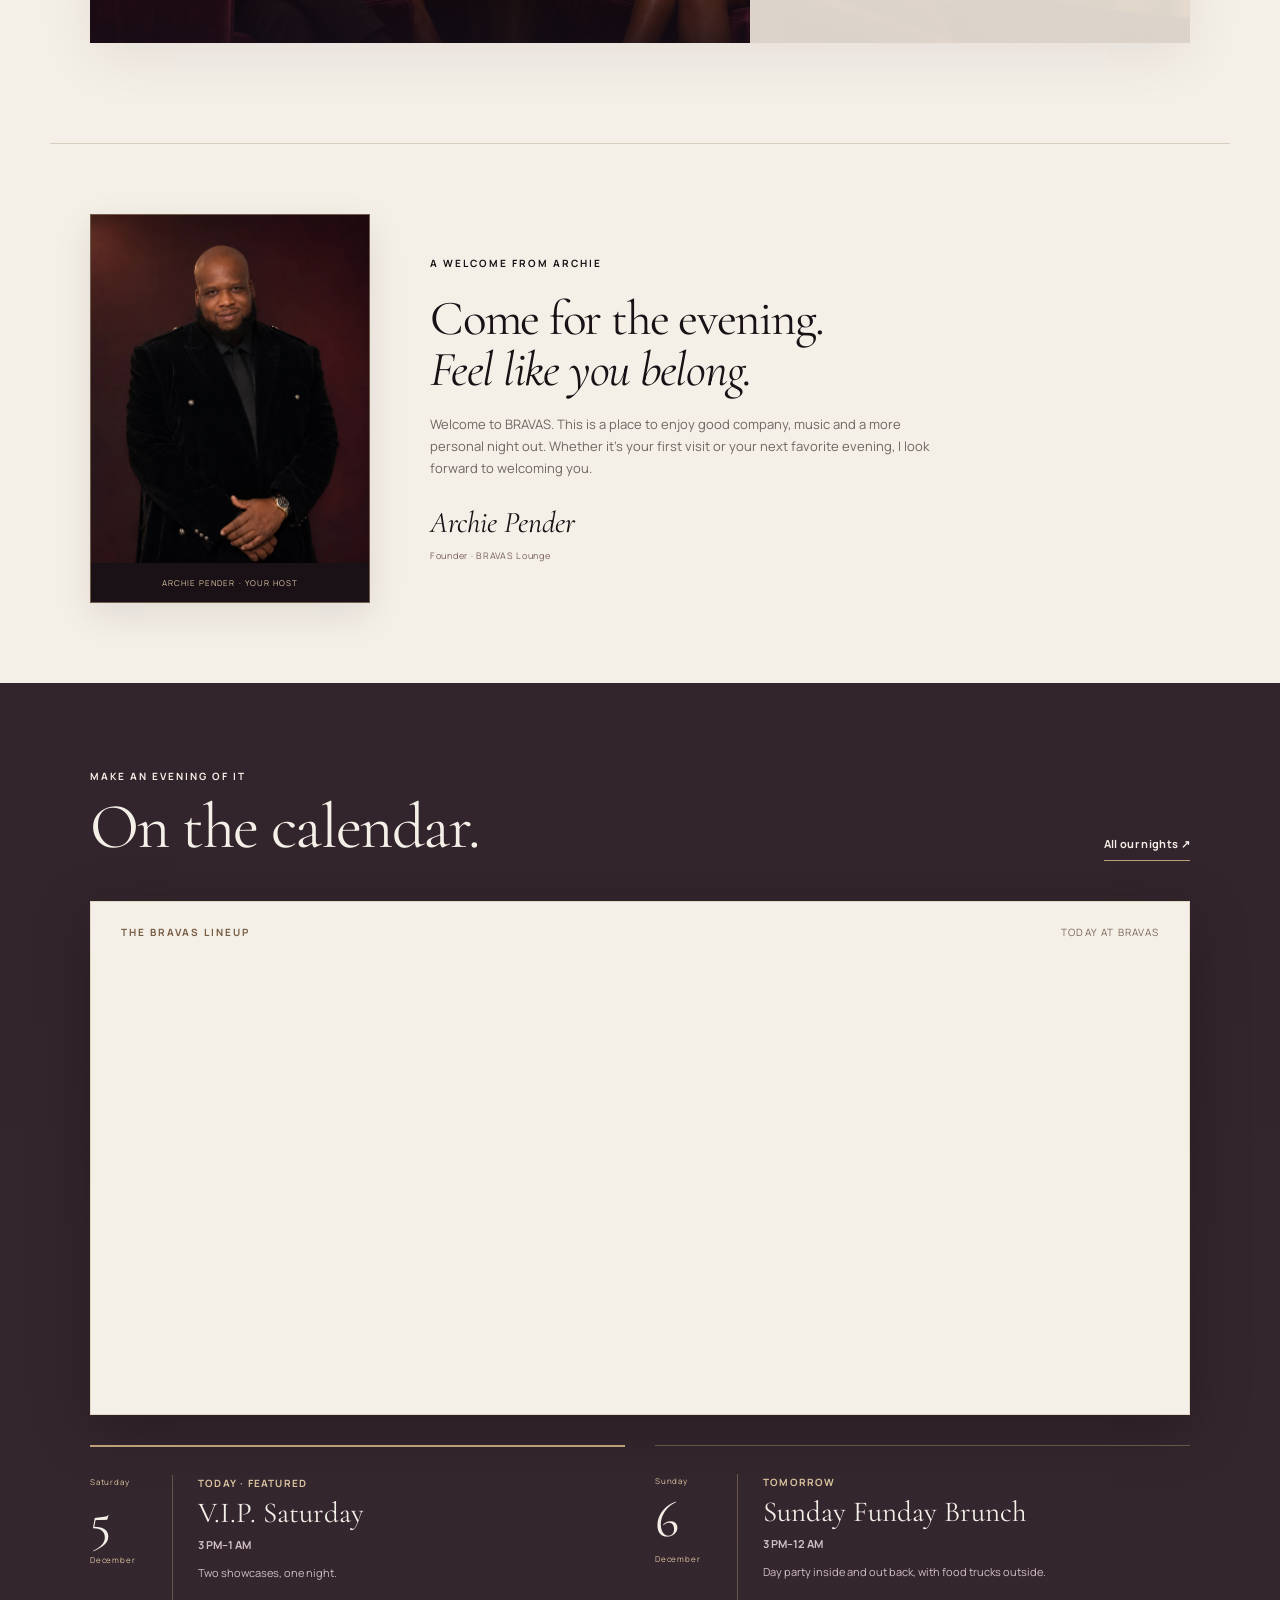
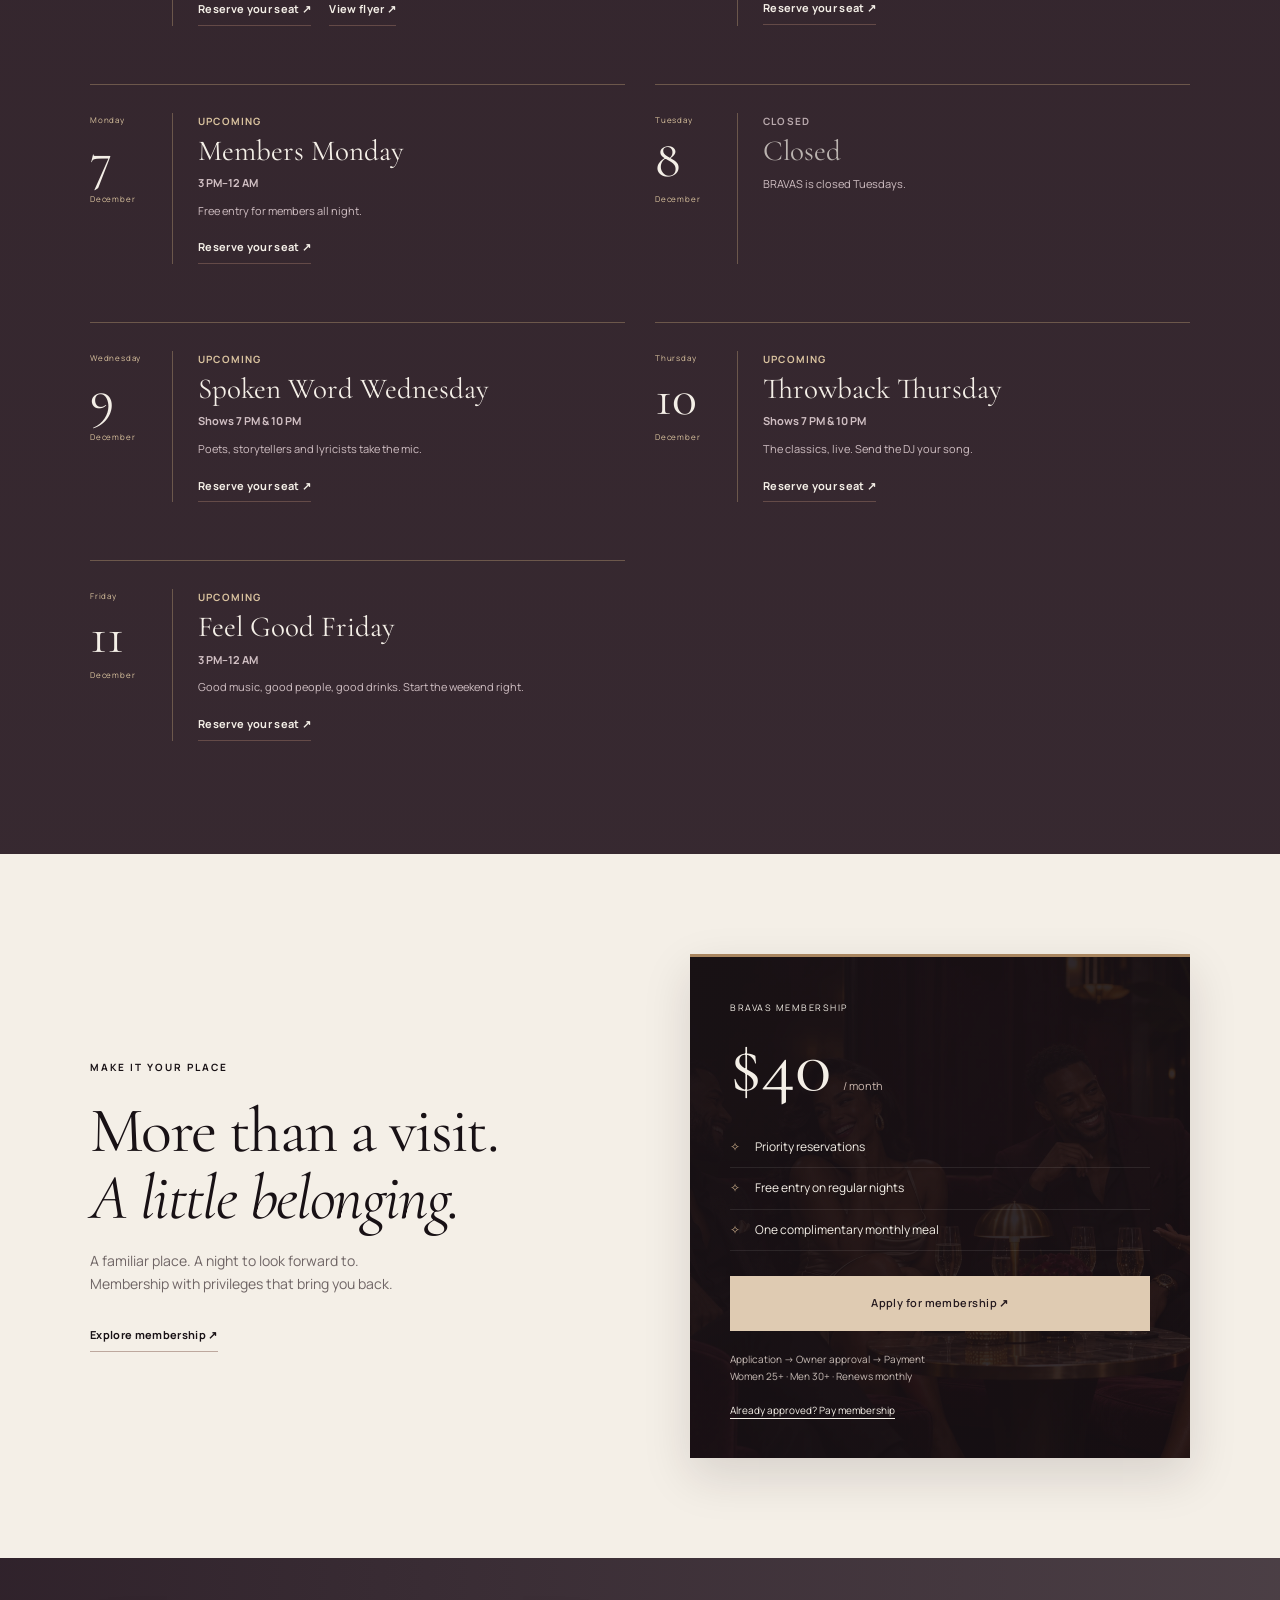
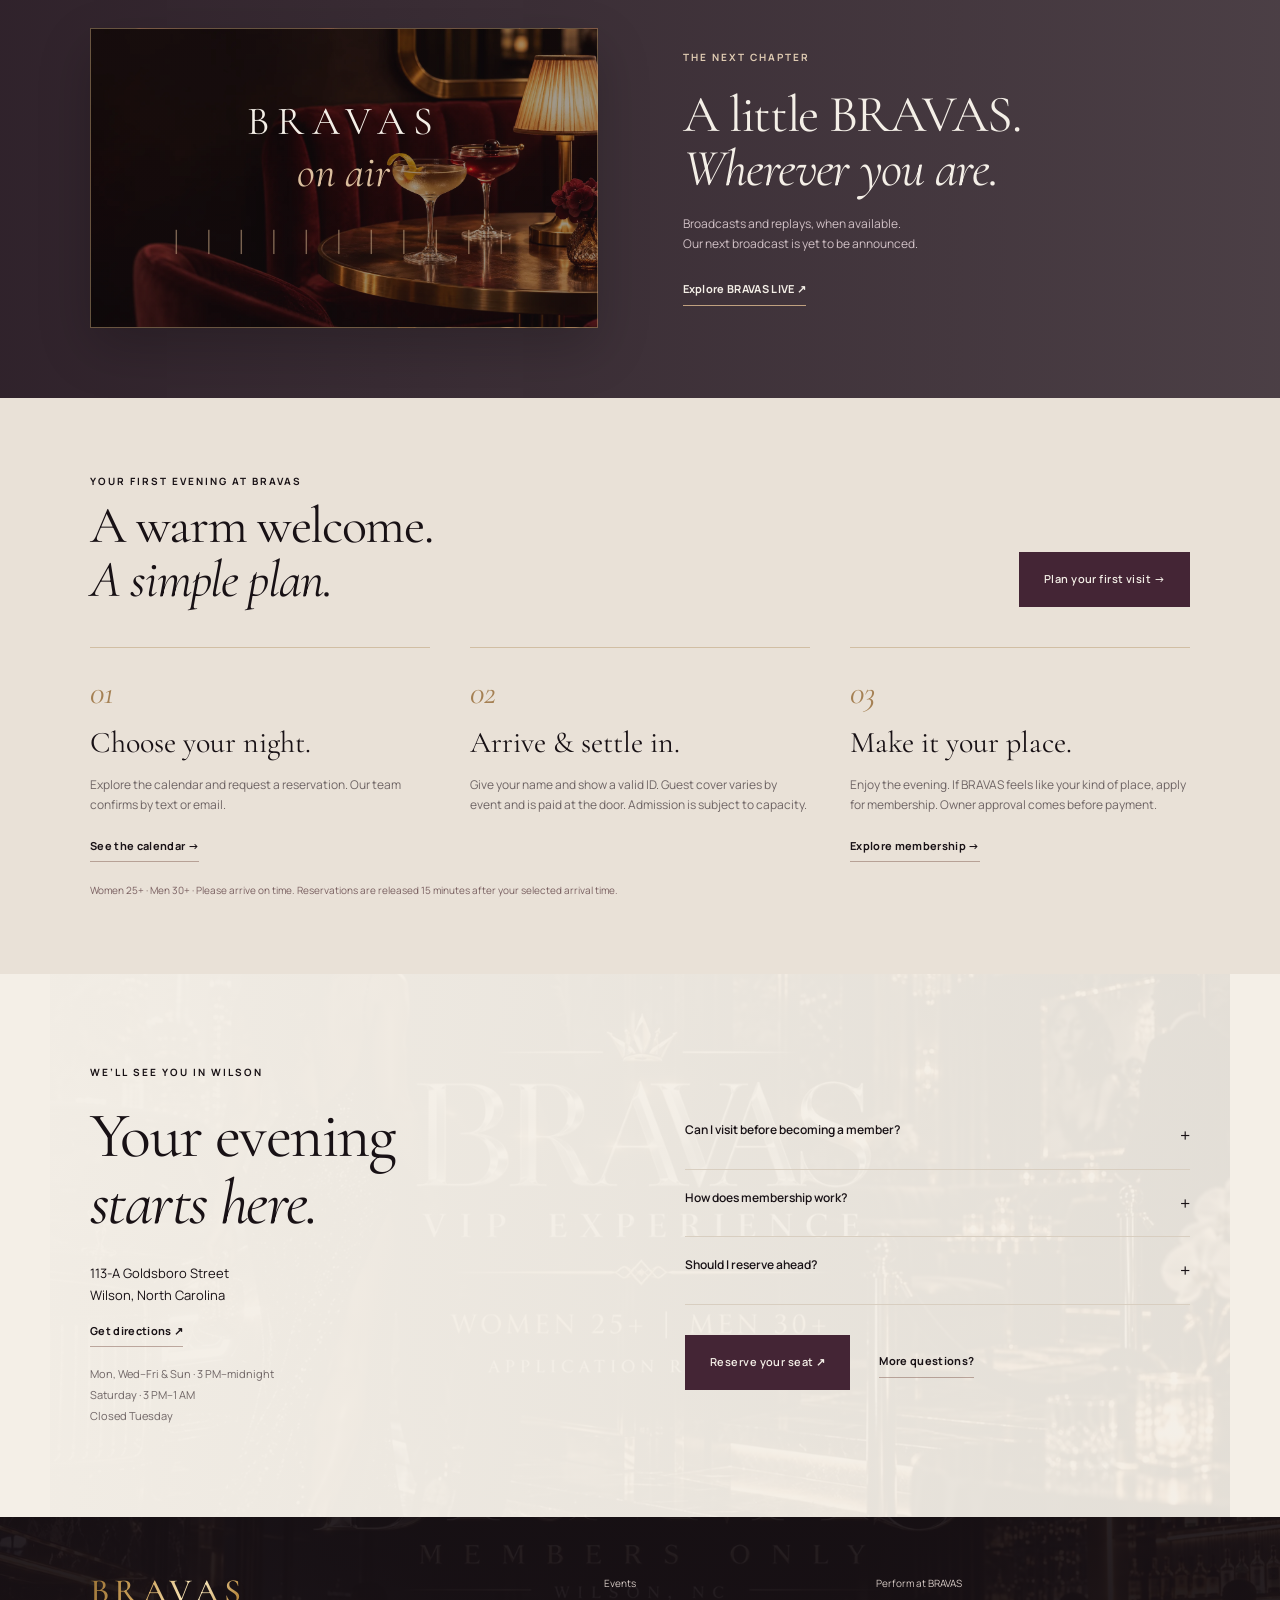
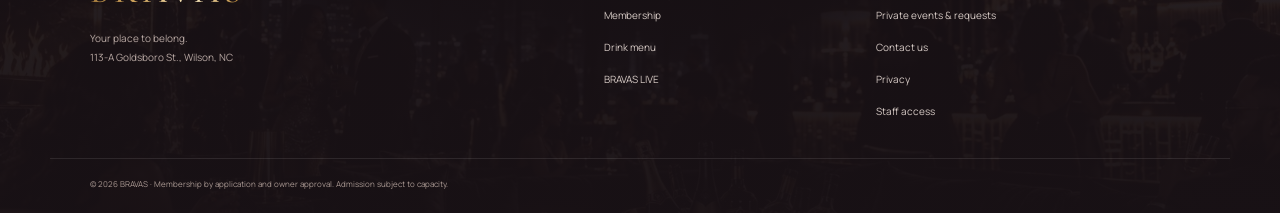
==== commit c1284bd7: "Automatic daily flyers and special-event overrides for the calendar - flyers.json now holds the week" ====
--- a/index.html
+++ b/index.html
@@ -1,6 +1,6 @@
 <!doctype html><html lang="en"><head><meta charset="utf-8"><meta name="viewport" content="width=device-width,initial-scale=1,viewport-fit=cover"><meta name="theme-color" content="#171014"><title>BRAVAS | Your Place to Belong · Wilson, NC</title><meta name="description" content="An intimate private social lounge in downtown Wilson, NC. Forty seats, music and membership with privileges. Apply for $40/month membership or reserve a visit."><link rel="canonical" href="https://bravasvip.com/"><meta property="og:title" content="BRAVAS | Your Place to Belong · Wilson, NC"><meta property="og:description" content="An intimate private social lounge in downtown Wilson, NC. Forty seats, music and membership with privileges. Apply for $40/month membership or reserve a visit."><meta property="og:type" content="website"><meta property="og:url" content="https://bravasvip.com/"><meta name="twitter:card" content="summary_large_image"><link rel="preconnect" href="https://fonts.googleapis.com"><link rel="preconnect" href="https://fonts.gstatic.com" crossorigin><link href="https://fonts.googleapis.com/css2?family=Cormorant+Garamond:ital,wght@0,400;0,500;0,600;1,400;1,500&family=Manrope:wght@400;500;600;700&display=swap" rel="stylesheet"><link rel="stylesheet" href="/assets/editorial.css"><link rel="stylesheet" href="/assets/visual.css"><link rel="preload" as="image" href="/assets/brand-room.webp" fetchpriority="high"><link rel="stylesheet" href="/assets/flyer-player.css"></head><body><a class="skip-link" href="#main-content">Skip to content</a><header class="mast"><a class="wordmark" href="/">BRAVAS<span>PRIVATE SOCIAL LOUNGE</span></a><button class="menu-button" aria-controls="navigation" aria-expanded="false">Menu</button><nav id="navigation"><a href="/#experience">Experience</a><a href="/events/">Events</a><a href="/membership/">Membership</a><a href="/live/">Live</a><a class="button small" href="https://tally.so/r/RWdAv4">Reserve a seat ↗</a></nav></header><main id="main-content"><section class="hero-editorial"><div class="hero-image"><img src="/assets/brand-room.webp" alt="Illustrative BRAVAS lounge atmosphere" width="1672" height="941" fetchpriority="high" decoding="async"></div><div class="hero-shade"></div><div class="wrap hero-content"><p class="eyebrow">WILSON, NORTH CAROLINA · PRIVATE SOCIAL LOUNGE</p><h1>Your night out.<br><em>Your place</em><br>to belong.</h1><p class="hero-sub">Forty seats. Good company.<br>An evening that feels like you.</p><div class="actions"><a class="button" href="https://tally.so/r/LZQBy1">Apply for membership ↗</a><a class="light-link" href="https://tally.so/r/RWdAv4">Reserve your seat <span>→</span></a></div><div class="hero-foot"><span>INTIMATE BY DESIGN · BRAND MOOD IMAGERY</span><span>MEMBERSHIP · $40 / MONTH</span></div></div></section>
 <section class="intro wrap" id="experience"><p class="eyebrow">A LITTLE MORE PERSONAL</p><div class="intro-grid"><h2>A room with rhythm.<br><em>A place with soul.</em></h2><div><p>Dress for your evening. Settle into good company. From music nights to meaningful conversations, BRAVAS brings people together in downtown Wilson.</p><a class="textlink" href="/events/">Find your kind of night ↗</a></div></div><div class="experience-grid"><div class="atmosphere"><img src="/assets/social-mood-young.webp" alt="Illustrative evening of conversation and good company" width="1536" height="1024" loading="lazy" decoding="async"><span class="image-caption">GOOD COMPANY · BRAND MOOD IMAGERY</span></div><div class="experience-note"><span class="outline-number">40</span><h3>Small room.<br>Lasting connections.</h3><p>Our intimate setting is part of the experience. Reserve ahead and make a night of it.</p><a class="textlink" href="#first-visit">Plan your visit ↗</a></div></div></section>
-<section class="owner-welcome wrap" id="welcome"><figure class="owner-portrait"><img src="/assets/archie-owner.webp" alt="Archie Pender, Founder of BRAVAS Lounge" width="1024" height="1280" loading="lazy" decoding="async"><figcaption>ARCHIE PENDER · YOUR HOST</figcaption></figure><div><p class="eyebrow">A WELCOME FROM ARCHIE</p><h2>Come for the evening.<br><em>Feel like you belong.</em></h2><p>Welcome to BRAVAS. This is a place to enjoy good company, music and a more personal night out. Whether it’s your first visit or your next favorite evening, I look forward to welcoming you.</p><div class="owner-signature">Archie Pender <span>Founder · BRAVAS Lounge</span></div></div></section><section class="events-section"><div class="wrap"><div class="section-head"><div><p class="eyebrow">MAKE AN EVENING OF IT</p><h2>On the calendar.</h2></div><a class="textlink" href="/events/">All our nights ↗</a></div><section id="event-player" data-flyer-player aria-label="Upcoming event flyers"><div class="flyer-fallback"><div id="featured-event" class="event-feature" data-event-end="2026-11-15T01:00:00-05:00"><a class="flyer" href="/assets/flyers/vip-saturday-2026-11-14.png" target="_blank" rel="noopener"><img src="/assets/flyers/vip-saturday-2026-11-14.png" alt="V.I.P. Saturday featuring DJ Ike and DJ Juice, November 14, 2026, 8 PM to 1 AM at BRAVAS Bar &amp; Lounge" width="1024" height="1280" loading="lazy"></a><div class="feature-copy"><p class="eyebrow">SATURDAY, NOVEMBER 14 · 8 PM–1 AM</p><h3>V.I.P.<br><em>Saturday.</em></h3><p>Two of the hottest DJs in NC, in one building.<br>Music by DJ Ike &amp; DJ Juice.</p><a class="button" href="https://tally.so/r/RWdAv4?date=2026-11-14">Reserve your evening ↗</a><p class="micro">Members free on regular nights. Guest cover applies.</p></div></div><article id="sunday-funday" class="event-feature" data-event-end="2026-11-15T22:00:00-05:00"><a class="flyer" href="/assets/flyers/sunday-funday-2026-11-15.png" target="_blank" rel="noopener"><img src="/assets/flyers/sunday-funday-2026-11-15.png" alt="Sunday Funday Brunch at BRAVAS, Sunday November 15, 2026, 3 PM–10 PM. DJ Juice and Overly Loaded food truck: loaded fries, wings and loaded eggs. 113-A Goldsboro St, Wilson NC 27893." width="1024" height="1280" loading="lazy" decoding="async"></a><div class="feature-copy"><p class="eyebrow">SUNDAY, NOVEMBER 15 · 3 PM–10 PM</p><h3>Sunday Funday<br><em>Brunch.</em></h3><p>Make Sunday a little more loaded. Overly Loaded food truck is on site with loaded fries, wings and loaded eggs. Music by DJ Juice.</p><a class="button" href="https://tally.so/r/RWdAv4?date=2026-11-15">Reserve for Sunday ↗</a><p class="micro">113-A Goldsboro St. · Wilson, NC<br>Event hours: 3 PM–10 PM.</p></div></article></div></section><div class="event-list" data-event-calendar data-calendar-mode="without-flyers"><article class="event-card" data-event-end="2026-11-19T00:00:00-05:00"><div class="date"><span>WEDNESDAY</span><strong>18</strong><span>NOVEMBER</span></div><div><h3>Spoken Word + Comedy</h3><p>Spoken word, 7–9 PM · Comedy, 10 PM–midnight.</p><a class="textlink" href="https://tally.so/r/RWdAv4?date=2026-11-18">Reserve your seat ↗</a></div></article></div></div></section>
+<section class="owner-welcome wrap" id="welcome"><figure class="owner-portrait"><img src="/assets/archie-owner.webp" alt="Archie Pender, Founder of BRAVAS Lounge" width="1024" height="1280" loading="lazy" decoding="async"><figcaption>ARCHIE PENDER · YOUR HOST</figcaption></figure><div><p class="eyebrow">A WELCOME FROM ARCHIE</p><h2>Come for the evening.<br><em>Feel like you belong.</em></h2><p>Welcome to BRAVAS. This is a place to enjoy good company, music and a more personal night out. Whether it’s your first visit or your next favorite evening, I look forward to welcoming you.</p><div class="owner-signature">Archie Pender <span>Founder · BRAVAS Lounge</span></div></div></section><section class="events-section"><div class="wrap"><div class="section-head"><div><p class="eyebrow">MAKE AN EVENING OF IT</p><h2>On the calendar.</h2></div><a class="textlink" href="/events/">All our nights ↗</a></div><section id="event-player" data-flyer-player aria-label="Today's featured event"><div class="flyer-fallback"><p class="flyer-empty">Today's featured flyer appears here. <a class="textlink" href="/events/#nights">See our weekly nights ↗</a></p></div></section><div class="event-list" data-event-calendar data-calendar-days="7"><p>Loading the BRAVAS calendar. <a class="textlink" href="/events/#nights">See our weekly nights ↗</a></p></div></div></section>
 <section class="membership-section wrap"><div class="member-story"><p class="eyebrow">MAKE IT YOUR PLACE</p><h2>More than a visit.<br><em>A little belonging.</em></h2><p>A familiar place. A night to look forward to. Membership with privileges that bring you back.</p><a class="textlink" href="/membership/">Explore membership ↗</a></div><div class="member-card"><div class="member-top"><span>BRAVAS MEMBERSHIP</span><div><strong>$40</strong><span>/ month</span></div></div><ul><li>Priority reservations</li><li>Free entry on regular nights</li><li>One complimentary monthly meal</li></ul><a class="button" href="https://tally.so/r/LZQBy1">Apply for membership ↗</a><p class="micro">Application → Owner approval → Payment<br>Women 25+ · Men 30+ · Renews monthly</p><a class="quiet-link" href="https://checkout.square.site/merchant/MLN1A7SC0FP9Q/checkout/RKS4SBXHUBCST4VH7SJJ4OM6?src=sheet" target="_blank" rel="noopener">Already approved? Pay membership</a></div></section>
 <section class="live-strip"><div class="wrap live-grid"><div class="live-art" aria-hidden="true"><span>BRAVAS</span><em>on air</em><div class="sound-lines">│ │ │ │ │ │ │ │ │ │ │</div></div><div><p class="eyebrow">THE NEXT CHAPTER</p><h2>A little BRAVAS.<br><em>Wherever you are.</em></h2><p>Broadcasts and replays, when available.<br>Our next broadcast is yet to be announced.</p><a class="textlink" href="/live/">Explore BRAVAS LIVE ↗</a></div></div></section>
-<section class="first-visit" id="first-visit"><div class="wrap"><div class="section-head"><div><p class="eyebrow">YOUR FIRST EVENING AT BRAVAS</p><h2>A warm welcome.<br><em>A simple plan.</em></h2></div><a class="button" href="https://tally.so/r/RWdAv4">Plan your first visit →</a></div><ol class="first-steps"><li><span>01</span><h3>Choose your night.</h3><p>Explore the calendar and request a reservation. Our team confirms by text or email.</p><a class="textlink" href="/events/">See the calendar →</a></li><li><span>02</span><h3>Arrive & settle in.</h3><p>Give your name and show a valid ID. Guest cover varies by event and is paid at the door. Admission is subject to capacity.</p></li><li><span>03</span><h3>Make it your place.</h3><p>Enjoy the evening. If BRAVAS feels like your kind of place, apply for membership. Owner approval comes before payment.</p><a class="textlink" href="/membership/">Explore membership →</a></li></ol><p class="first-fine">Women 25+ · Men 30+ · Please arrive on time. Reservations are released 15 minutes after your selected arrival time.</p></div></section><section class="visit wrap" id="visit"><div><p class="eyebrow">WE’LL SEE YOU IN WILSON</p><h2>Your evening<br><em>starts here.</em></h2><address>113-A Goldsboro Street<br>Wilson, North Carolina</address><a class="textlink" href="https://www.google.com/maps/search/?api=1&query=113-A+Goldsboro+Street+Wilson+NC" target="_blank" rel="noopener">Get directions ↗</a><p class="hours">Mon, Wed–Fri & Sun · 3 PM–midnight<br>Saturday · 3 PM–1 AM<br>Closed Tuesday</p></div><div class="visit-faq"><details><summary>Can I visit before becoming a member?</summary><p>Yes. Guests may reserve a visit and pay the event’s cover at the door. Admission depends on capacity.</p></details><details><summary>How does membership work?</summary><p>Apply online. An owner reviews your application. Once approved, pay $40 per month to activate membership. Women 25+, men 30+.</p></details><details><summary>Should I reserve ahead?</summary><p>Yes. With 40 seats, advance reservations receive priority. Your party’s reservation is subject to confirmation. Arrive on time; reservations are released 15 minutes after the selected arrival time.</p></details><div class="actions"><a class="button" href="https://tally.so/r/RWdAv4">Reserve your seat ↗</a><a class="textlink" href="/membership/#questions">More questions?</a></div></div></section></main><div class="mobile-actions"><a href="https://tally.so/r/LZQBy1">Apply</a><a href="https://tally.so/r/RWdAv4">Reserve a seat ↗</a></div><footer class="end"><div class="wrap footer-grid"><div><a class="wordmark" href="/">BRAVAS</a><p>Your place to belong.<br>113-A Goldsboro St., Wilson, NC</p></div><div><a href="/events/">Events</a><a href="/membership/">Membership</a><a href="/menu/">Drink menu</a><a href="/live/">BRAVAS LIVE</a></div><div><a href="https://tally.so/r/WJE5Re">Perform at BRAVAS</a><a href="https://tally.so/r/bZjxe6">Private events & requests</a><a href="mailto:info@bravasvip.com">Contact us</a><a href="/privacy/">Privacy</a><a href="/staff/" rel="nofollow">Staff access</a></div></div><div class="wrap legal">© 2026 BRAVAS · Membership by application and owner approval. Admission subject to capacity.</div></footer><script src="/assets/events-feed.js" defer></script><script src="/assets/motion.js" defer></script></body></html>+<section class="first-visit" id="first-visit"><div class="wrap"><div class="section-head"><div><p class="eyebrow">YOUR FIRST EVENING AT BRAVAS</p><h2>A warm welcome.<br><em>A simple plan.</em></h2></div><a class="button" href="https://tally.so/r/RWdAv4">Plan your first visit →</a></div><ol class="first-steps"><li><span>01</span><h3>Choose your night.</h3><p>Explore the calendar and request a reservation. Our team confirms by text or email.</p><a class="textlink" href="/events/">See the calendar →</a></li><li><span>02</span><h3>Arrive & settle in.</h3><p>Give your name and show a valid ID. Guest cover varies by event and is paid at the door. Admission is subject to capacity.</p></li><li><span>03</span><h3>Make it your place.</h3><p>Enjoy the evening. If BRAVAS feels like your kind of place, apply for membership. Owner approval comes before payment.</p><a class="textlink" href="/membership/">Explore membership →</a></li></ol><p class="first-fine">Women 25+ · Men 30+ · Please arrive on time. Reservations are released 15 minutes after your selected arrival time.</p></div></section><section class="visit wrap" id="visit"><div><p class="eyebrow">WE’LL SEE YOU IN WILSON</p><h2>Your evening<br><em>starts here.</em></h2><address>113-A Goldsboro Street<br>Wilson, North Carolina</address><a class="textlink" href="https://www.google.com/maps/search/?api=1&query=113-A+Goldsboro+Street+Wilson+NC" target="_blank" rel="noopener">Get directions ↗</a><p class="hours">Mon, Wed–Fri & Sun · 3 PM–midnight<br>Saturday · 3 PM–1 AM<br>Closed Tuesday</p></div><div class="visit-faq"><details><summary>Can I visit before becoming a member?</summary><p>Yes. Guests may reserve a visit and pay the event’s cover at the door. Admission depends on capacity.</p></details><details><summary>How does membership work?</summary><p>Apply online. An owner reviews your application. Once approved, pay $40 per month to activate membership. Women 25+, men 30+.</p></details><details><summary>Should I reserve ahead?</summary><p>Yes. With 40 seats, advance reservations receive priority. Your party’s reservation is subject to confirmation. Arrive on time; reservations are released 15 minutes after the selected arrival time.</p></details><div class="actions"><a class="button" href="https://tally.so/r/RWdAv4">Reserve your seat ↗</a><a class="textlink" href="/membership/#questions">More questions?</a></div></div></section></main><div class="mobile-actions"><a href="https://tally.so/r/LZQBy1">Apply</a><a href="https://tally.so/r/RWdAv4">Reserve a seat ↗</a></div><footer class="end"><div class="wrap footer-grid"><div><a class="wordmark" href="/">BRAVAS</a><p>Your place to belong.<br>113-A Goldsboro St., Wilson, NC</p></div><div><a href="/events/">Events</a><a href="/membership/">Membership</a><a href="/menu/">Drink menu</a><a href="/live/">BRAVAS LIVE</a></div><div><a href="https://tally.so/r/WJE5Re">Perform at BRAVAS</a><a href="https://tally.so/r/bZjxe6">Private events & requests</a><a href="mailto:info@bravasvip.com">Contact us</a><a href="/privacy/">Privacy</a><a href="/staff/" rel="nofollow">Staff access</a></div></div><div class="wrap legal">© 2026 BRAVAS · Membership by application and owner approval. Admission subject to capacity.</div></footer><script src="/assets/bravas-schedule.js" defer></script><script src="/assets/events-feed.js" defer></script><script src="/assets/motion.js" defer></script></body></html>
--- a/assets/flyer-player.css
+++ b/assets/flyer-player.css
@@ -1,9 +1,13 @@
 /* Scoped event player; all existing site styles remain intact. */
 .flyer-player-shell{background:#f4efe7;color:#21181e;box-shadow:0 15px 55px #08050844;margin-bottom:30px;border:1px solid #bda07755}
 .flyer-player-top{display:flex;justify-content:space-between;align-items:center;gap:16px;padding:22px 30px 0}.flyer-player-top .eyebrow{margin:0;color:#765c42;font-size:10px}.player-status{font-size:10px;letter-spacing:.12em;color:#796857;white-space:nowrap}
-.flyer-stage{min-width:0}.flyer-stage .event-feature{margin:0;box-shadow:none;background:transparent;gap:48px;grid-template-columns:minmax(230px,340px) minmax(0,1fr);padding:24px 30px}.flyer-slide{animation:flyer-fade .45s ease both}.flyer-stage .flyer{width:100%;align-self:center}.flyer-stage .flyer img{display:block;width:100%;height:auto;aspect-ratio:4/5;object-fit:contain;background:#171014;box-shadow:0 8px 28px #18111524}.flyer-stage .feature-copy h3{font-size:clamp(34px,4.4vw,58px);line-height:1.02;margin:16px 0 20px;overflow-wrap:anywhere}.flyer-stage .feature-copy{min-width:0;padding:8px 8px 8px 0}.flyer-stage .feature-copy>p:not(.eyebrow):not(.micro){font-size:14px;line-height:1.8;color:#665b60}.flyer-stage .feature-copy .eyebrow{color:#765c42;line-height:1.8;font-size:10px}.flyer-stage .micro{margin:16px 0 0;font-size:10px;line-height:1.6;color:#73686c}.flyer-facts{display:grid;grid-template-columns:60px 1fr;gap:7px 12px;margin:20px 0 24px;font-size:12px;line-height:1.5}.flyer-facts dt{font-weight:700;color:#705a43}.flyer-facts dd{margin:0;color:#51454c}
+.flyer-stage{min-width:0}.flyer-stage .event-feature{margin:0;box-shadow:none;background:transparent;gap:48px;grid-template-columns:minmax(230px,340px) minmax(0,1fr);padding:24px 30px}.flyer-slide{animation:flyer-fade .45s ease both}.flyer-stage .flyer{width:100%;align-self:center}.flyer-stage .flyer img{display:block;width:100%;height:auto;aspect-ratio:4/5;object-fit:contain;background:#171014;box-shadow:0 8px 28px #18111524}.flyer-stage .feature-copy h3{font-size:clamp(34px,4.4vw,58px);line-height:1.02;margin:16px 0 20px;overflow-wrap:anywhere}.flyer-stage .feature-copy{min-width:0;padding:8px 8px 8px 0}.flyer-stage .feature-copy>p:not(.eyebrow):not(.micro){font-size:14px;line-height:1.8;color:#665b60}.flyer-stage .feature-copy .eyebrow{color:#765c42;line-height:1.8;font-size:10px}.flyer-stage .micro{margin:16px 0 0;font-size:10px;line-height:1.6;color:#73686c}.flyer-facts{display:grid;grid-template-columns:minmax(60px,max-content) 1fr;gap:7px 12px;margin:20px 0 24px;font-size:12px;line-height:1.5}.flyer-facts dt{font-weight:700;color:#705a43}.flyer-facts dd{margin:0;color:#51454c}
 .flyer-controls{display:flex;align-items:center;gap:10px;flex-wrap:wrap;padding:18px 30px;border-top:1px solid #bda07755}.flyer-controls button{font:inherit;color:#3f2736;border:1px solid #ad978b;background:transparent;cursor:pointer;min-height:44px}.flyer-controls .player-arrow{width:44px;font-size:21px}.flyer-controls .player-toggle{padding:0 18px;min-width:106px;font-size:11px;font-weight:700;letter-spacing:.05em}.flyer-controls button:hover{background:#e8ded1}.flyer-controls button:focus-visible,.flyer-stage a:focus-visible{outline:3px solid #80532b;outline-offset:4px}.flyer-dots{display:flex;gap:7px;margin-left:auto;flex-wrap:wrap}.flyer-controls .flyer-dot{width:44px;min-width:44px;border:0;position:relative}.flyer-dot::after{content:'';display:block;width:8px;height:8px;border-radius:50%;background:#b8a797;margin:auto}.flyer-dot[aria-pressed=true]::after{background:#482b3d;width:22px;border-radius:6px}.flyer-empty{padding:45px 30px;margin:0}.player-sr{position:absolute;width:1px;height:1px;overflow:hidden;clip-path:inset(50%);white-space:nowrap}.calendar-flyer-link{margin-left:18px}.calendar-event .calendar-time{font-weight:700;font-size:11px;margin:8px 0}.flyer-fallback{margin-bottom:25px}
 @keyframes flyer-fade{from{opacity:.2;transform:translateY(5px)}to{opacity:1;transform:none}}
 @media(max-width:900px){.flyer-stage .event-feature{gap:28px;grid-template-columns:minmax(200px,280px) minmax(0,1fr)}}
 @media(max-width:760px){.flyer-player-top{padding:18px 20px 0;gap:8px}.flyer-player-top .eyebrow,.player-status{font-size:9px;letter-spacing:.08em}.flyer-stage .event-feature{grid-template-columns:1fr;padding:20px;gap:20px}.flyer-stage .flyer{max-width:330px;margin:0 auto}.flyer-stage .feature-copy{padding:0 3px 6px}.flyer-stage .feature-copy h3{font-size:42px;line-height:1.06;margin:12px 0 16px}.flyer-controls{padding:14px 20px;gap:8px}.flyer-dots{gap:0}.flyer-controls .flyer-dot{width:38px;min-width:38px}.flyer-stage .feature-copy .eyebrow{font-size:10px}.calendar-flyer-link{display:block;width:max-content;margin-left:0;margin-top:12px}}
 @media(prefers-reduced-motion:reduce){.flyer-slide{animation:none}}
+/* Daily schedule: status labels, today highlight, closed days, text-only feature. */
+.calendar-event .calendar-status{margin:0 0 6px;font-size:10px;font-weight:700;letter-spacing:.12em;text-transform:uppercase;color:#8a6a4a}.calendar-event .calendar-status.is-live{color:#80532b}.calendar-event .calendar-status.is-pending{color:#796857}.calendar-event .calendar-status.is-closed{color:#8b7f84}
+.calendar-event.is-today{border-top:2px solid #bda077}.events-section .calendar-event .calendar-status{color:#dac39f}.events-section .calendar-event .calendar-status.is-closed{color:#b9a9ad}.calendar-event.is-closed h3{opacity:.7}
+.flyer-stage .event-feature.flyer-text-only{grid-template-columns:1fr}
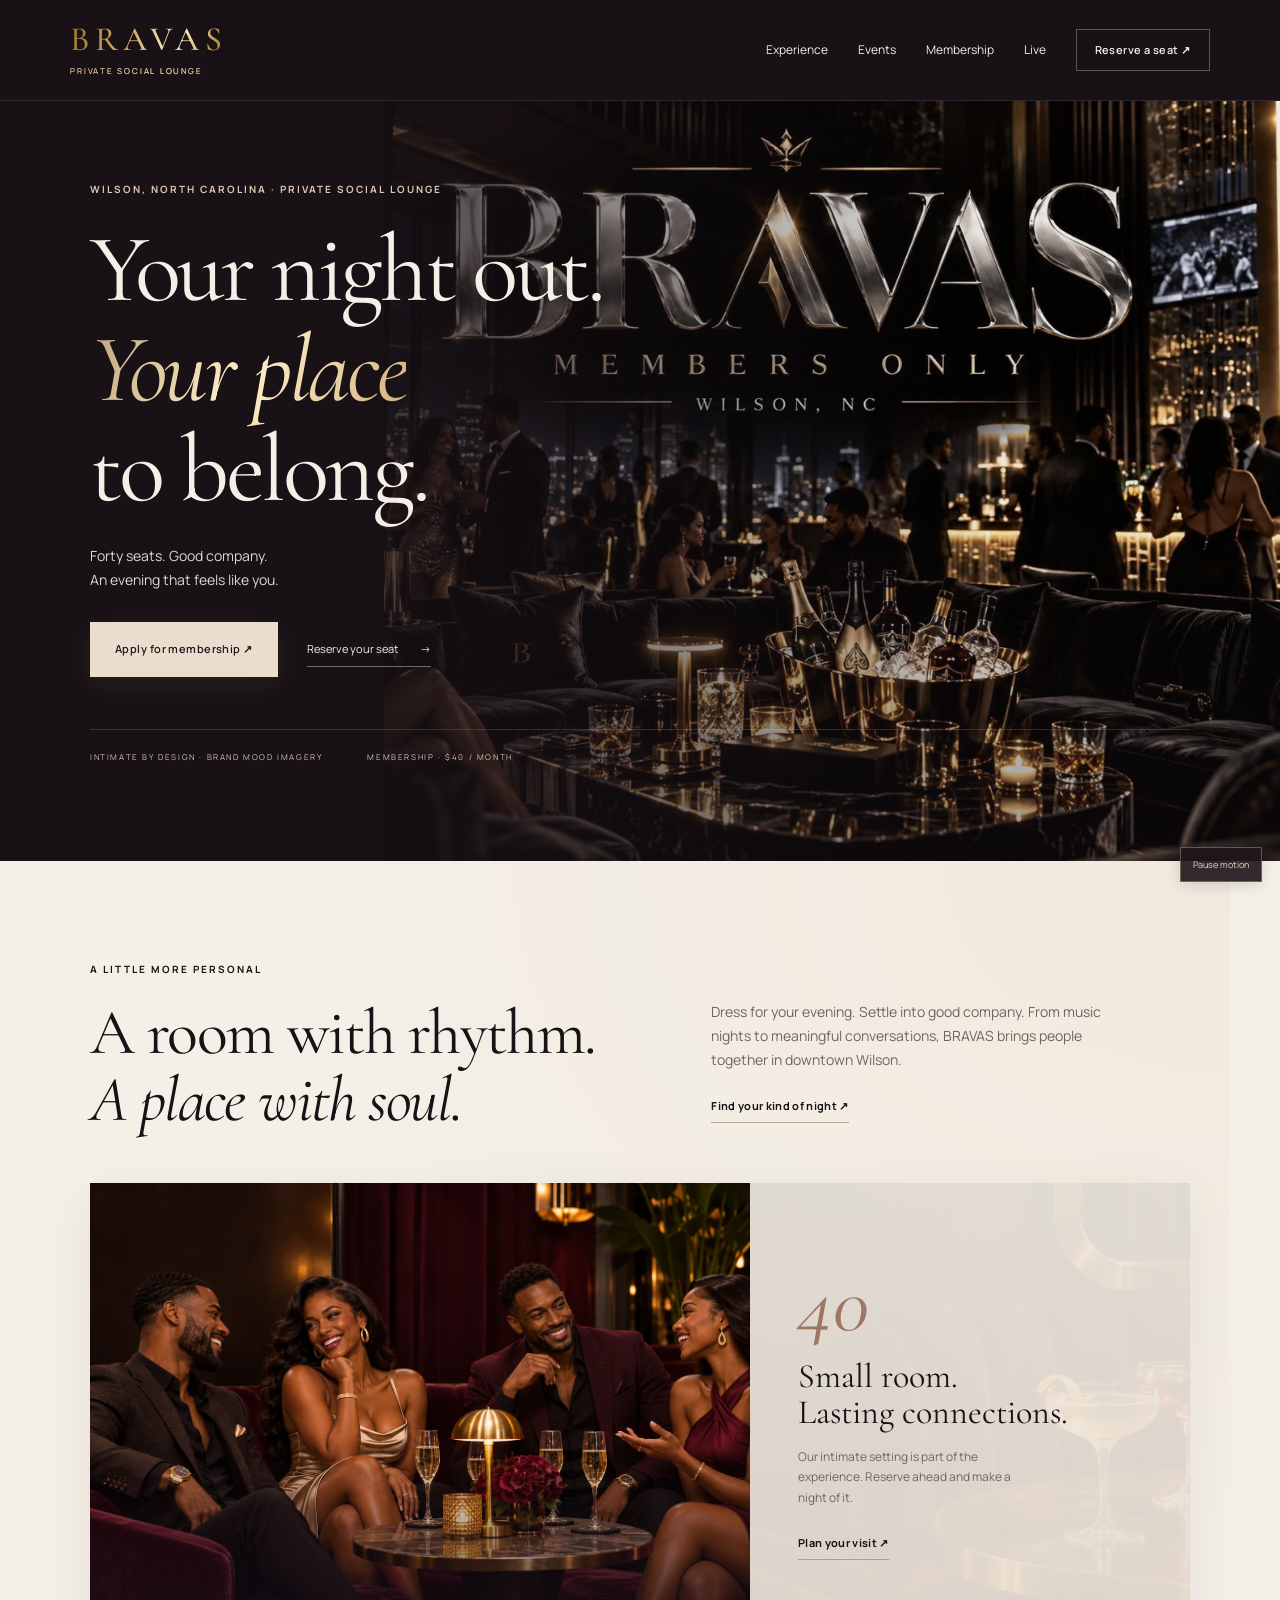
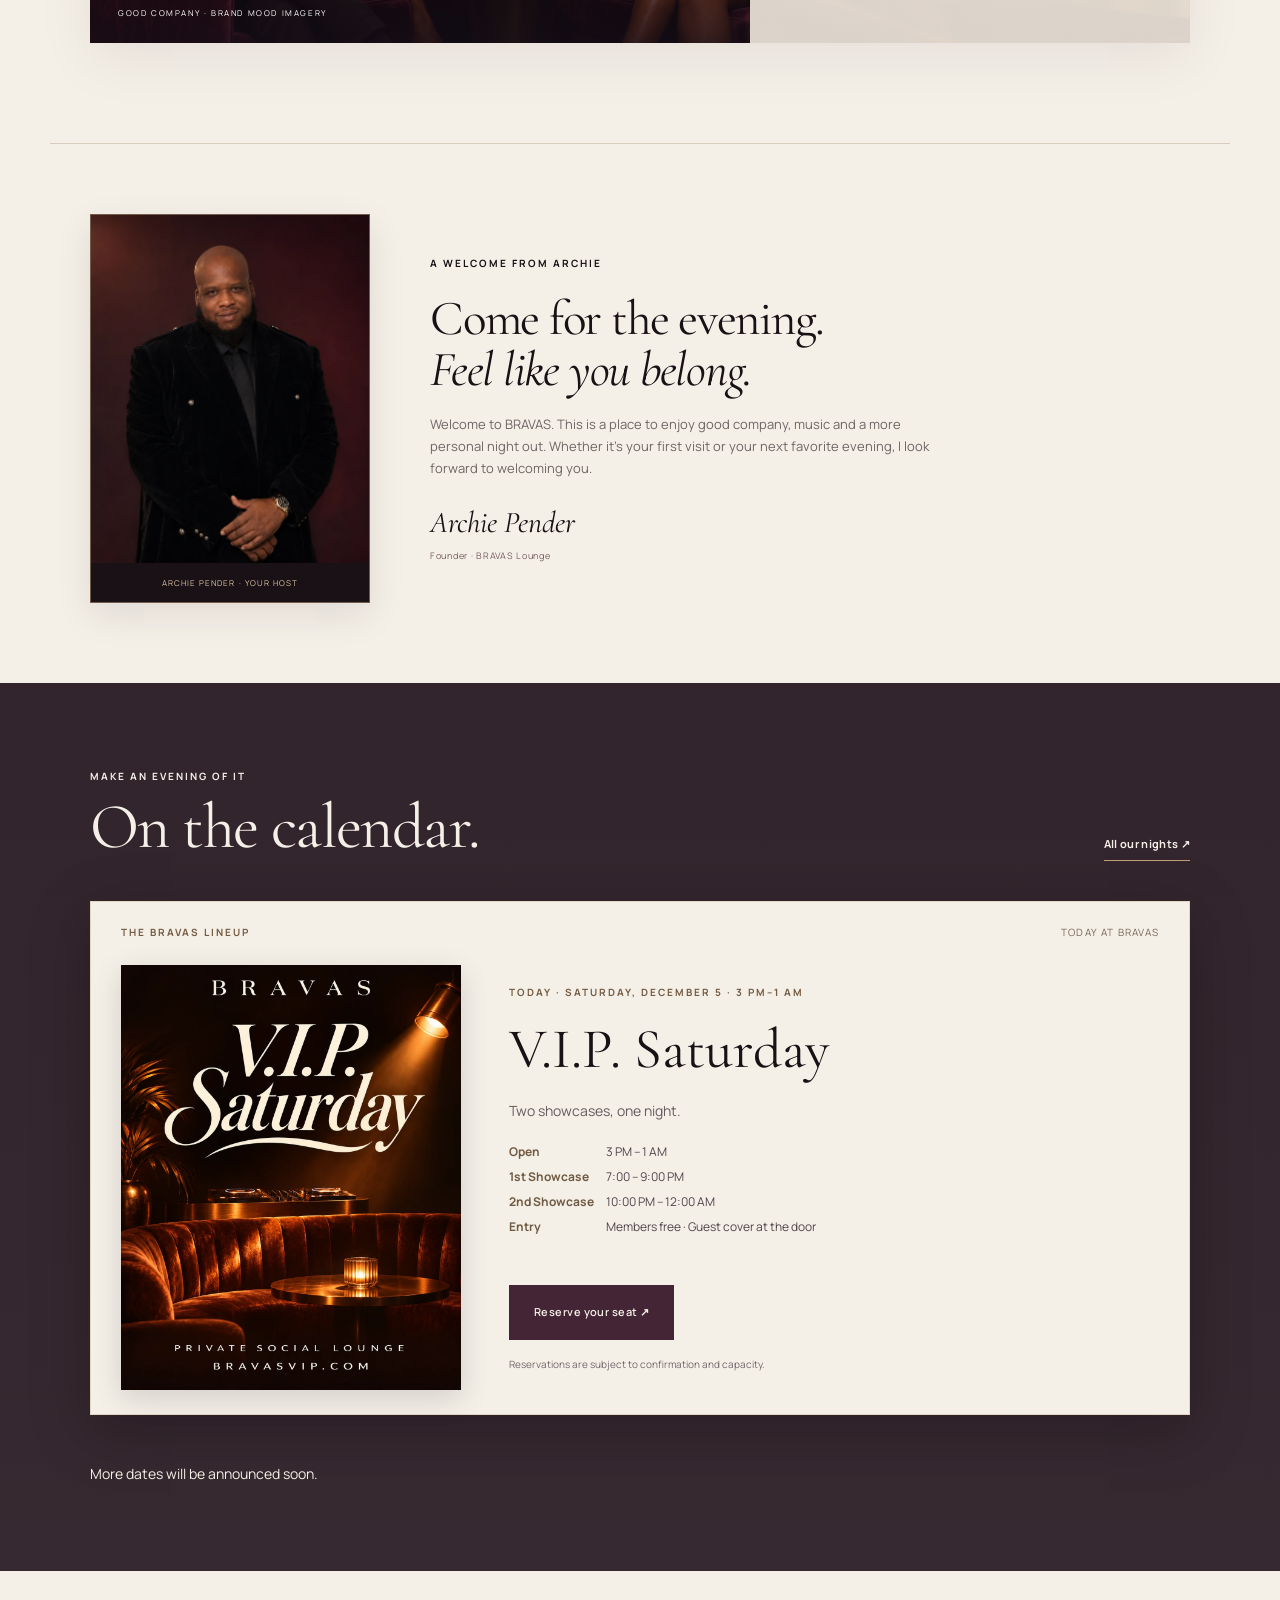
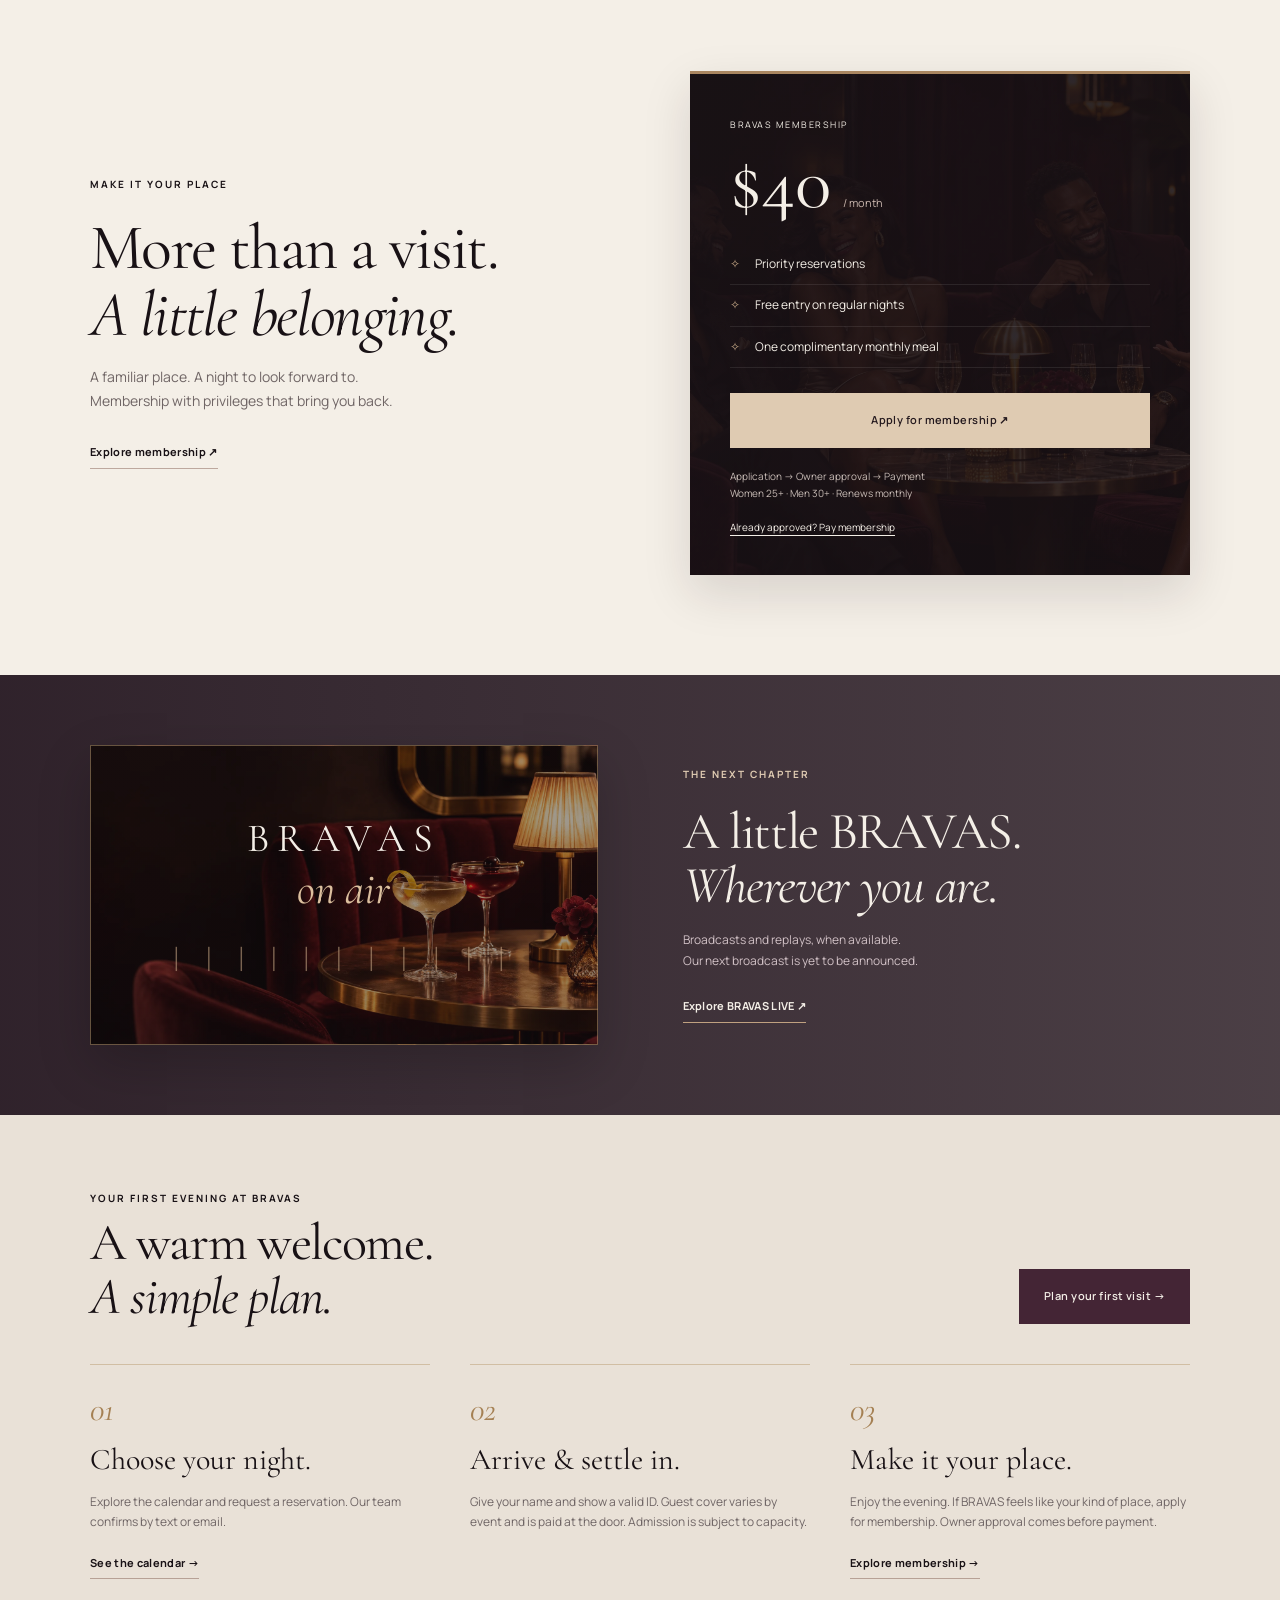
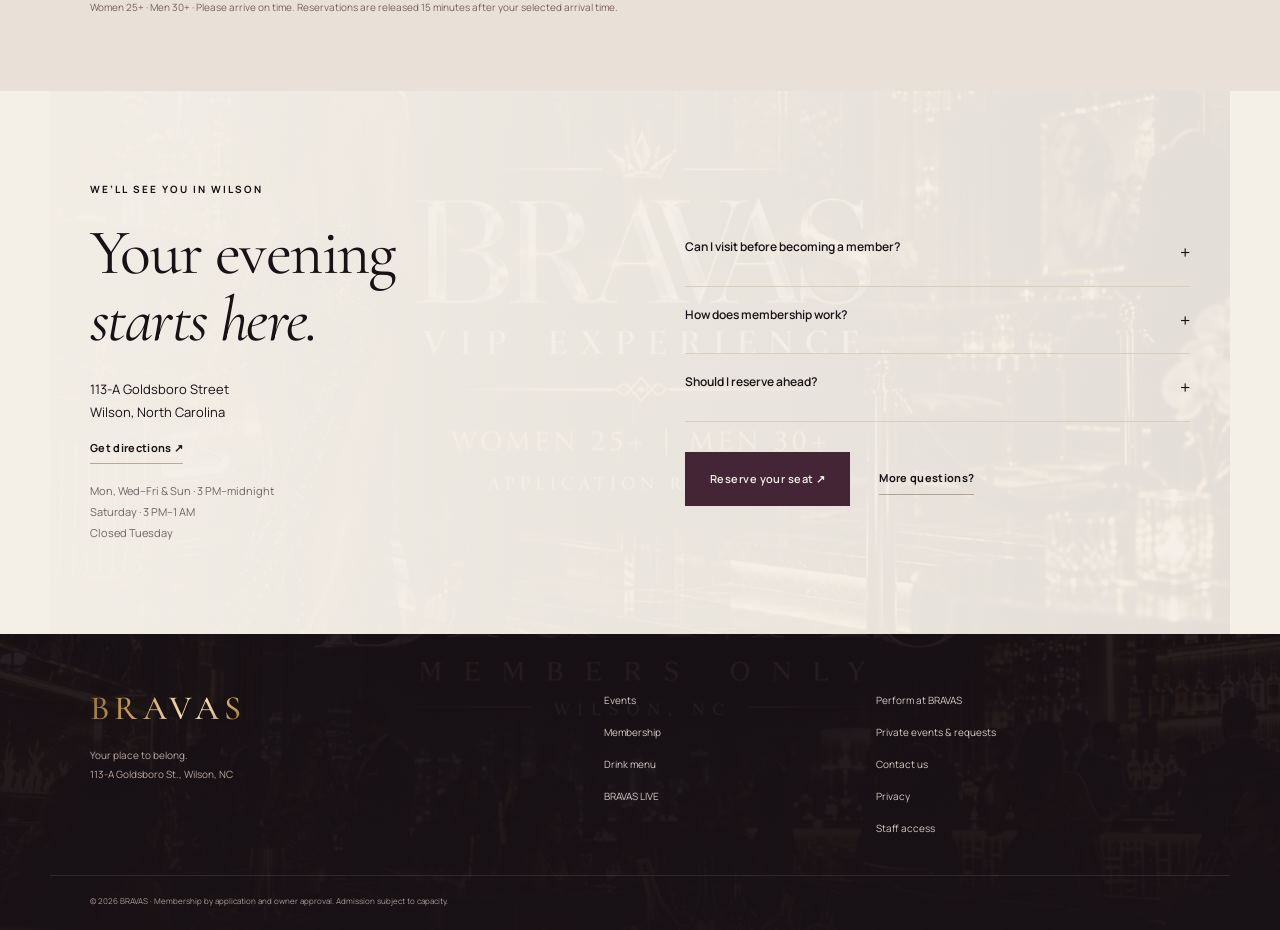
==== commit 0a803b90: "Restore the original event list under the flyer player Keep the automatic daily flyer in the player," ====
--- a/index.html
+++ b/index.html
@@ -1,6 +1,6 @@
 <!doctype html><html lang="en"><head><meta charset="utf-8"><meta name="viewport" content="width=device-width,initial-scale=1,viewport-fit=cover"><meta name="theme-color" content="#171014"><title>BRAVAS | Your Place to Belong · Wilson, NC</title><meta name="description" content="An intimate private social lounge in downtown Wilson, NC. Forty seats, music and membership with privileges. Apply for $40/month membership or reserve a visit."><link rel="canonical" href="https://bravasvip.com/"><meta property="og:title" content="BRAVAS | Your Place to Belong · Wilson, NC"><meta property="og:description" content="An intimate private social lounge in downtown Wilson, NC. Forty seats, music and membership with privileges. Apply for $40/month membership or reserve a visit."><meta property="og:type" content="website"><meta property="og:url" content="https://bravasvip.com/"><meta name="twitter:card" content="summary_large_image"><link rel="preconnect" href="https://fonts.googleapis.com"><link rel="preconnect" href="https://fonts.gstatic.com" crossorigin><link href="https://fonts.googleapis.com/css2?family=Cormorant+Garamond:ital,wght@0,400;0,500;0,600;1,400;1,500&family=Manrope:wght@400;500;600;700&display=swap" rel="stylesheet"><link rel="stylesheet" href="/assets/editorial.css"><link rel="stylesheet" href="/assets/visual.css"><link rel="preload" as="image" href="/assets/brand-room.webp" fetchpriority="high"><link rel="stylesheet" href="/assets/flyer-player.css"></head><body><a class="skip-link" href="#main-content">Skip to content</a><header class="mast"><a class="wordmark" href="/">BRAVAS<span>PRIVATE SOCIAL LOUNGE</span></a><button class="menu-button" aria-controls="navigation" aria-expanded="false">Menu</button><nav id="navigation"><a href="/#experience">Experience</a><a href="/events/">Events</a><a href="/membership/">Membership</a><a href="/live/">Live</a><a class="button small" href="https://tally.so/r/RWdAv4">Reserve a seat ↗</a></nav></header><main id="main-content"><section class="hero-editorial"><div class="hero-image"><img src="/assets/brand-room.webp" alt="Illustrative BRAVAS lounge atmosphere" width="1672" height="941" fetchpriority="high" decoding="async"></div><div class="hero-shade"></div><div class="wrap hero-content"><p class="eyebrow">WILSON, NORTH CAROLINA · PRIVATE SOCIAL LOUNGE</p><h1>Your night out.<br><em>Your place</em><br>to belong.</h1><p class="hero-sub">Forty seats. Good company.<br>An evening that feels like you.</p><div class="actions"><a class="button" href="https://tally.so/r/LZQBy1">Apply for membership ↗</a><a class="light-link" href="https://tally.so/r/RWdAv4">Reserve your seat <span>→</span></a></div><div class="hero-foot"><span>INTIMATE BY DESIGN · BRAND MOOD IMAGERY</span><span>MEMBERSHIP · $40 / MONTH</span></div></div></section>
 <section class="intro wrap" id="experience"><p class="eyebrow">A LITTLE MORE PERSONAL</p><div class="intro-grid"><h2>A room with rhythm.<br><em>A place with soul.</em></h2><div><p>Dress for your evening. Settle into good company. From music nights to meaningful conversations, BRAVAS brings people together in downtown Wilson.</p><a class="textlink" href="/events/">Find your kind of night ↗</a></div></div><div class="experience-grid"><div class="atmosphere"><img src="/assets/social-mood-young.webp" alt="Illustrative evening of conversation and good company" width="1536" height="1024" loading="lazy" decoding="async"><span class="image-caption">GOOD COMPANY · BRAND MOOD IMAGERY</span></div><div class="experience-note"><span class="outline-number">40</span><h3>Small room.<br>Lasting connections.</h3><p>Our intimate setting is part of the experience. Reserve ahead and make a night of it.</p><a class="textlink" href="#first-visit">Plan your visit ↗</a></div></div></section>
-<section class="owner-welcome wrap" id="welcome"><figure class="owner-portrait"><img src="/assets/archie-owner.webp" alt="Archie Pender, Founder of BRAVAS Lounge" width="1024" height="1280" loading="lazy" decoding="async"><figcaption>ARCHIE PENDER · YOUR HOST</figcaption></figure><div><p class="eyebrow">A WELCOME FROM ARCHIE</p><h2>Come for the evening.<br><em>Feel like you belong.</em></h2><p>Welcome to BRAVAS. This is a place to enjoy good company, music and a more personal night out. Whether it’s your first visit or your next favorite evening, I look forward to welcoming you.</p><div class="owner-signature">Archie Pender <span>Founder · BRAVAS Lounge</span></div></div></section><section class="events-section"><div class="wrap"><div class="section-head"><div><p class="eyebrow">MAKE AN EVENING OF IT</p><h2>On the calendar.</h2></div><a class="textlink" href="/events/">All our nights ↗</a></div><section id="event-player" data-flyer-player aria-label="Today's featured event"><div class="flyer-fallback"><p class="flyer-empty">Today's featured flyer appears here. <a class="textlink" href="/events/#nights">See our weekly nights ↗</a></p></div></section><div class="event-list" data-event-calendar data-calendar-days="7"><p>Loading the BRAVAS calendar. <a class="textlink" href="/events/#nights">See our weekly nights ↗</a></p></div></div></section>
+<section class="owner-welcome wrap" id="welcome"><figure class="owner-portrait"><img src="/assets/archie-owner.webp" alt="Archie Pender, Founder of BRAVAS Lounge" width="1024" height="1280" loading="lazy" decoding="async"><figcaption>ARCHIE PENDER · YOUR HOST</figcaption></figure><div><p class="eyebrow">A WELCOME FROM ARCHIE</p><h2>Come for the evening.<br><em>Feel like you belong.</em></h2><p>Welcome to BRAVAS. This is a place to enjoy good company, music and a more personal night out. Whether it’s your first visit or your next favorite evening, I look forward to welcoming you.</p><div class="owner-signature">Archie Pender <span>Founder · BRAVAS Lounge</span></div></div></section><section class="events-section"><div class="wrap"><div class="section-head"><div><p class="eyebrow">MAKE AN EVENING OF IT</p><h2>On the calendar.</h2></div><a class="textlink" href="/events/">All our nights ↗</a></div><section id="event-player" data-flyer-player aria-label="Today's featured event"><div class="flyer-fallback"><p class="flyer-empty">Today's featured flyer appears here. <a class="textlink" href="/events/#nights">See our weekly nights ↗</a></p></div></section><div class="event-list" data-event-calendar data-calendar-mode="without-flyers"><article class="event-card" data-event-end="2026-11-19T00:00:00-05:00"><div class="date"><span>WEDNESDAY</span><strong>18</strong><span>NOVEMBER</span></div><div><h3>Spoken Word + Comedy</h3><p>Spoken word, 7–9 PM · Comedy, 10 PM–midnight.</p><a class="textlink" href="https://tally.so/r/RWdAv4?date=2026-11-18">Reserve your seat ↗</a></div></article></div></div></section>
 <section class="membership-section wrap"><div class="member-story"><p class="eyebrow">MAKE IT YOUR PLACE</p><h2>More than a visit.<br><em>A little belonging.</em></h2><p>A familiar place. A night to look forward to. Membership with privileges that bring you back.</p><a class="textlink" href="/membership/">Explore membership ↗</a></div><div class="member-card"><div class="member-top"><span>BRAVAS MEMBERSHIP</span><div><strong>$40</strong><span>/ month</span></div></div><ul><li>Priority reservations</li><li>Free entry on regular nights</li><li>One complimentary monthly meal</li></ul><a class="button" href="https://tally.so/r/LZQBy1">Apply for membership ↗</a><p class="micro">Application → Owner approval → Payment<br>Women 25+ · Men 30+ · Renews monthly</p><a class="quiet-link" href="https://checkout.square.site/merchant/MLN1A7SC0FP9Q/checkout/RKS4SBXHUBCST4VH7SJJ4OM6?src=sheet" target="_blank" rel="noopener">Already approved? Pay membership</a></div></section>
 <section class="live-strip"><div class="wrap live-grid"><div class="live-art" aria-hidden="true"><span>BRAVAS</span><em>on air</em><div class="sound-lines">│ │ │ │ │ │ │ │ │ │ │</div></div><div><p class="eyebrow">THE NEXT CHAPTER</p><h2>A little BRAVAS.<br><em>Wherever you are.</em></h2><p>Broadcasts and replays, when available.<br>Our next broadcast is yet to be announced.</p><a class="textlink" href="/live/">Explore BRAVAS LIVE ↗</a></div></div></section>
 <section class="first-visit" id="first-visit"><div class="wrap"><div class="section-head"><div><p class="eyebrow">YOUR FIRST EVENING AT BRAVAS</p><h2>A warm welcome.<br><em>A simple plan.</em></h2></div><a class="button" href="https://tally.so/r/RWdAv4">Plan your first visit →</a></div><ol class="first-steps"><li><span>01</span><h3>Choose your night.</h3><p>Explore the calendar and request a reservation. Our team confirms by text or email.</p><a class="textlink" href="/events/">See the calendar →</a></li><li><span>02</span><h3>Arrive & settle in.</h3><p>Give your name and show a valid ID. Guest cover varies by event and is paid at the door. Admission is subject to capacity.</p></li><li><span>03</span><h3>Make it your place.</h3><p>Enjoy the evening. If BRAVAS feels like your kind of place, apply for membership. Owner approval comes before payment.</p><a class="textlink" href="/membership/">Explore membership →</a></li></ol><p class="first-fine">Women 25+ · Men 30+ · Please arrive on time. Reservations are released 15 minutes after your selected arrival time.</p></div></section><section class="visit wrap" id="visit"><div><p class="eyebrow">WE’LL SEE YOU IN WILSON</p><h2>Your evening<br><em>starts here.</em></h2><address>113-A Goldsboro Street<br>Wilson, North Carolina</address><a class="textlink" href="https://www.google.com/maps/search/?api=1&query=113-A+Goldsboro+Street+Wilson+NC" target="_blank" rel="noopener">Get directions ↗</a><p class="hours">Mon, Wed–Fri & Sun · 3 PM–midnight<br>Saturday · 3 PM–1 AM<br>Closed Tuesday</p></div><div class="visit-faq"><details><summary>Can I visit before becoming a member?</summary><p>Yes. Guests may reserve a visit and pay the event’s cover at the door. Admission depends on capacity.</p></details><details><summary>How does membership work?</summary><p>Apply online. An owner reviews your application. Once approved, pay $40 per month to activate membership. Women 25+, men 30+.</p></details><details><summary>Should I reserve ahead?</summary><p>Yes. With 40 seats, advance reservations receive priority. Your party’s reservation is subject to confirmation. Arrive on time; reservations are released 15 minutes after the selected arrival time.</p></details><div class="actions"><a class="button" href="https://tally.so/r/RWdAv4">Reserve your seat ↗</a><a class="textlink" href="/membership/#questions">More questions?</a></div></div></section></main><div class="mobile-actions"><a href="https://tally.so/r/LZQBy1">Apply</a><a href="https://tally.so/r/RWdAv4">Reserve a seat ↗</a></div><footer class="end"><div class="wrap footer-grid"><div><a class="wordmark" href="/">BRAVAS</a><p>Your place to belong.<br>113-A Goldsboro St., Wilson, NC</p></div><div><a href="/events/">Events</a><a href="/membership/">Membership</a><a href="/menu/">Drink menu</a><a href="/live/">BRAVAS LIVE</a></div><div><a href="https://tally.so/r/WJE5Re">Perform at BRAVAS</a><a href="https://tally.so/r/bZjxe6">Private events & requests</a><a href="mailto:info@bravasvip.com">Contact us</a><a href="/privacy/">Privacy</a><a href="/staff/" rel="nofollow">Staff access</a></div></div><div class="wrap legal">© 2026 BRAVAS · Membership by application and owner approval. Admission subject to capacity.</div></footer><script src="/assets/bravas-schedule.js" defer></script><script src="/assets/events-feed.js" defer></script><script src="/assets/motion.js" defer></script></body></html>
--- a/assets/flyer-player.css
+++ b/assets/flyer-player.css
@@ -7,7 +7,5 @@
 @media(max-width:900px){.flyer-stage .event-feature{gap:28px;grid-template-columns:minmax(200px,280px) minmax(0,1fr)}}
 @media(max-width:760px){.flyer-player-top{padding:18px 20px 0;gap:8px}.flyer-player-top .eyebrow,.player-status{font-size:9px;letter-spacing:.08em}.flyer-stage .event-feature{grid-template-columns:1fr;padding:20px;gap:20px}.flyer-stage .flyer{max-width:330px;margin:0 auto}.flyer-stage .feature-copy{padding:0 3px 6px}.flyer-stage .feature-copy h3{font-size:42px;line-height:1.06;margin:12px 0 16px}.flyer-controls{padding:14px 20px;gap:8px}.flyer-dots{gap:0}.flyer-controls .flyer-dot{width:38px;min-width:38px}.flyer-stage .feature-copy .eyebrow{font-size:10px}.calendar-flyer-link{display:block;width:max-content;margin-left:0;margin-top:12px}}
 @media(prefers-reduced-motion:reduce){.flyer-slide{animation:none}}
-/* Daily schedule: status labels, today highlight, closed days, text-only feature. */
-.calendar-event .calendar-status{margin:0 0 6px;font-size:10px;font-weight:700;letter-spacing:.12em;text-transform:uppercase;color:#8a6a4a}.calendar-event .calendar-status.is-live{color:#80532b}.calendar-event .calendar-status.is-pending{color:#796857}.calendar-event .calendar-status.is-closed{color:#8b7f84}
-.calendar-event.is-today{border-top:2px solid #bda077}.events-section .calendar-event .calendar-status{color:#dac39f}.events-section .calendar-event .calendar-status.is-closed{color:#b9a9ad}.calendar-event.is-closed h3{opacity:.7}
+/* Text-only featured event when a flyer image is unavailable. */
 .flyer-stage .event-feature.flyer-text-only{grid-template-columns:1fr}
